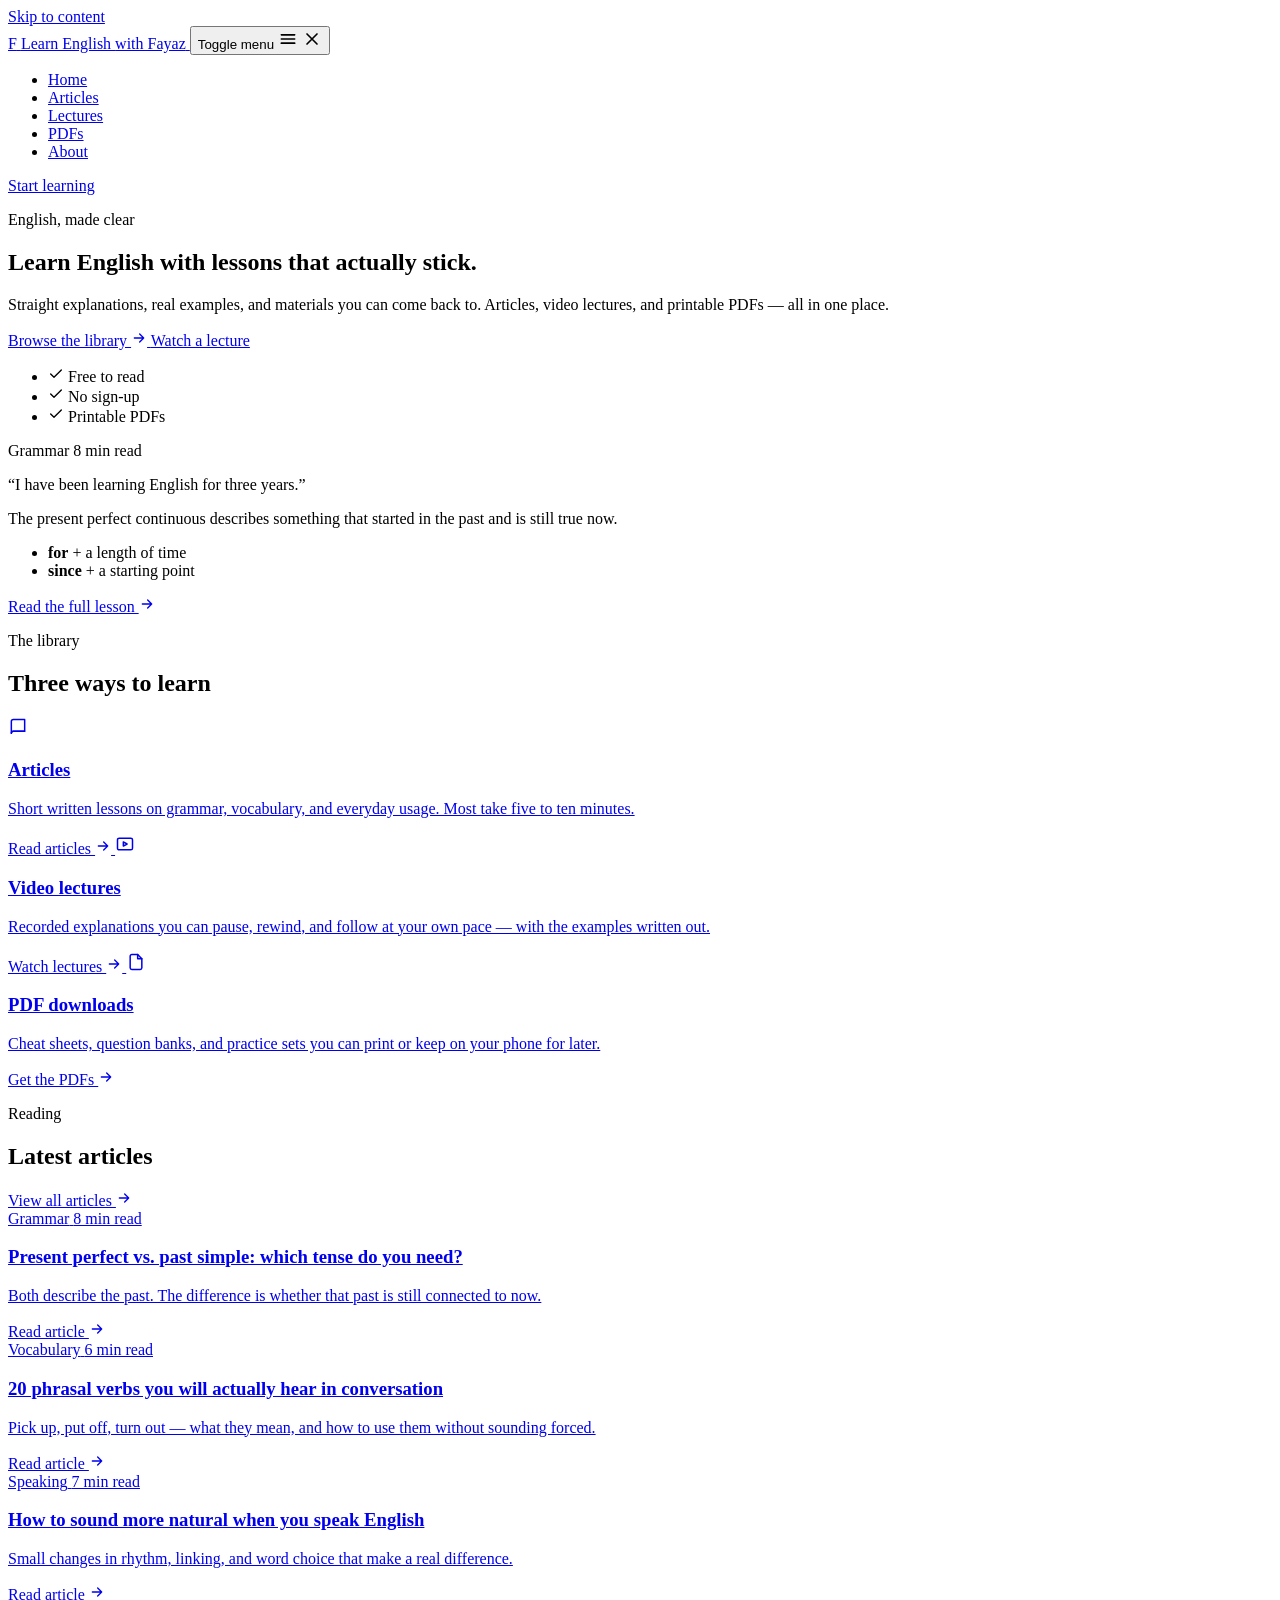
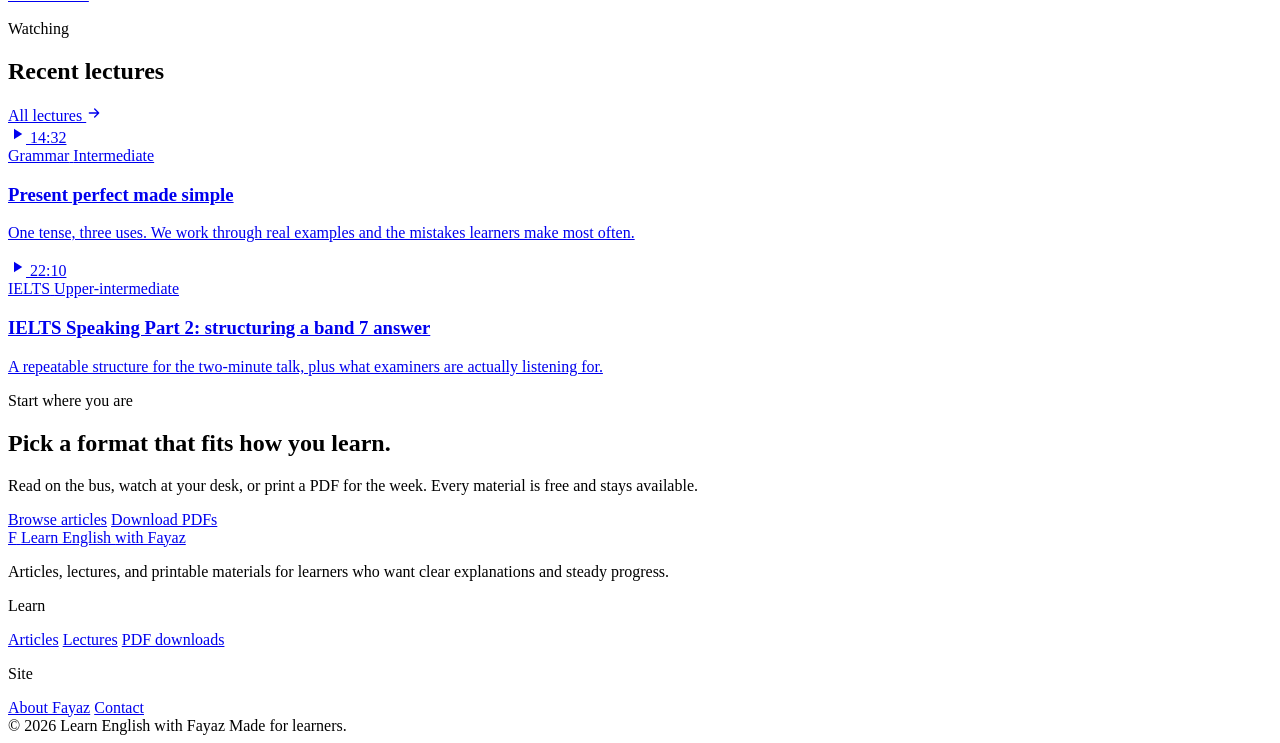
==== index.html @ a734f7be "Create index.html" ====
<!DOCTYPE html>
<html lang="en">
<head>
  <meta charset="utf-8">
  <meta name="viewport" content="width=device-width, initial-scale=1">
  <title>Learn English with Fayaz — Articles, lectures, and PDFs</title>
  <meta name="description" content="Clear English lessons from Fayaz: written articles, video lectures, and printable PDFs for learners who want to speak and write with confidence.">
  <meta name="theme-color" content="#12655a">
  <link rel="icon" href="data:image/svg+xml,%3Csvg xmlns='http://www.w3.org/2000/svg' viewBox='0 0 32 32'%3E%3Crect width='32' height='32' rx='7' fill='%2312655a'/%3E%3Ctext x='16' y='22' font-family='Georgia,serif' font-size='18' fill='%23fff' text-anchor='middle'%3EF%3C/text%3E%3C/svg%3E">
  <link rel="preconnect" href="https://fonts.googleapis.com">
  <link rel="preconnect" href="https://fonts.gstatic.com" crossorigin>
  <link href="https://fonts.googleapis.com/css2?family=Fraunces:opsz,wght@9..144,500;9..144,600&family=Inter:wght@400;500;600;700&display=swap" rel="stylesheet">
  <link rel="stylesheet" href="assets/css/styles.css">
  <script>document.documentElement.classList.add('js');</script>
</head>
<body>

  <a class="skip-link" href="#main">Skip to content</a>

  <header class="site-header">
    <div class="container header-inner">
      <a class="brand" href="index.html" aria-label="Learn English with Fayaz — home">
        <span class="brand-mark" aria-hidden="true">F</span>
        <span class="brand-text">Learn English <span class="brand-text-muted">with Fayaz</span></span>
      </a>

      <button class="nav-toggle" type="button" aria-expanded="false" aria-controls="primary-nav" data-nav-toggle>
        <span class="visually-hidden">Toggle menu</span>
        <svg class="icon-menu" width="20" height="20" viewBox="0 0 24 24" fill="none" stroke="currentColor" stroke-width="2" stroke-linecap="round" aria-hidden="true">
          <path d="M4 7h16M4 12h16M4 17h16"/>
        </svg>
        <svg class="icon-close" width="20" height="20" viewBox="0 0 24 24" fill="none" stroke="currentColor" stroke-width="2" stroke-linecap="round" aria-hidden="true">
          <path d="M6 6l12 12M18 6 6 18"/>
        </svg>
      </button>

      <nav class="primary-nav" id="primary-nav" aria-label="Primary">
        <ul class="nav-list">
          <li><a class="nav-link" href="index.html" aria-current="page">Home</a></li>
          <li><a class="nav-link" href="articles.html">Articles</a></li>
          <li><a class="nav-link" href="lectures.html">Lectures</a></li>
          <li><a class="nav-link" href="resources.html">PDFs</a></li>
          <li><a class="nav-link" href="about.html">About</a></li>
        </ul>
      </nav>

      <a class="btn btn-primary btn-sm header-cta" href="articles.html">Start learning</a>
    </div>
  </header>

  <main id="main">

    <!-- Hero -->
    <section class="hero">
      <div class="container hero-grid">
        <div>
          <p class="eyebrow">English, made clear</p>
          <h1 class="display">Learn English with lessons that actually stick.</h1>
          <p class="lead">Straight explanations, real examples, and materials you can come back to. Articles, video lectures, and printable PDFs — all in one place.</p>

          <div class="hero-actions">
            <a class="btn btn-primary" href="articles.html">
              Browse the library
              <svg width="16" height="16" viewBox="0 0 24 24" fill="none" stroke="currentColor" stroke-width="2" stroke-linecap="round" stroke-linejoin="round" aria-hidden="true"><path d="M5 12h14M13 6l6 6-6 6"/></svg>
            </a>
            <a class="btn btn-secondary" href="lectures.html">Watch a lecture</a>
          </div>

          <ul class="trust-row">
            <li>
              <svg width="16" height="16" viewBox="0 0 24 24" fill="none" stroke="currentColor" stroke-width="2" stroke-linecap="round" stroke-linejoin="round" aria-hidden="true"><path d="M20 6 9 17l-5-5"/></svg>
              Free to read
            </li>
            <li>
              <svg width="16" height="16" viewBox="0 0 24 24" fill="none" stroke="currentColor" stroke-width="2" stroke-linecap="round" stroke-linejoin="round" aria-hidden="true"><path d="M20 6 9 17l-5-5"/></svg>
              No sign-up
            </li>
            <li>
              <svg width="16" height="16" viewBox="0 0 24 24" fill="none" stroke="currentColor" stroke-width="2" stroke-linecap="round" stroke-linejoin="round" aria-hidden="true"><path d="M20 6 9 17l-5-5"/></svg>
              Printable PDFs
            </li>
          </ul>
        </div>

        <div class="hero-panel">
          <div class="lesson-card">
            <div class="lesson-card-head">
              <span class="tag">Grammar</span>
              <span class="lesson-card-meta">8 min read</span>
            </div>
            <p class="lesson-quote">“I have been learning English for three years.”</p>
            <p class="lesson-note">The present perfect continuous describes something that started in the past and is still true now.</p>
            <ul class="lesson-list">
              <li><span class="dot" aria-hidden="true"></span><span><strong>for</strong> + a length of time</span></li>
              <li><span class="dot" aria-hidden="true"></span><span><strong>since</strong> + a starting point</span></li>
            </ul>
            <a class="lesson-link" href="article.html">
              Read the full lesson
              <svg width="16" height="16" viewBox="0 0 24 24" fill="none" stroke="currentColor" stroke-width="2" stroke-linecap="round" stroke-linejoin="round" aria-hidden="true"><path d="M5 12h14M13 6l6 6-6 6"/></svg>
            </a>
          </div>
        </div>
      </div>
    </section>

    <!-- Material types -->
    <section class="section" data-reveal>
      <div class="container">
        <div class="section-head">
          <div>
            <p class="eyebrow">The library</p>
            <h2 class="section-title">Three ways to learn</h2>
          </div>
        </div>

        <div class="grid-3">
          <a class="card material-card" href="articles.html">
            <span class="icon-box" aria-hidden="true">
              <svg width="20" height="20" viewBox="0 0 24 24" fill="none" stroke="currentColor" stroke-width="1.8" stroke-linecap="round" stroke-linejoin="round"><path d="M4 19.5A2.5 2.5 0 0 1 6.5 17H20"/><path d="M6.5 3H20v14H6.5A2.5 2.5 0 0 0 4 19.5v-14A2.5 2.5 0 0 1 6.5 3z"/></svg>
            </span>
            <h3 class="card-title">Articles</h3>
            <p class="card-excerpt">Short written lessons on grammar, vocabulary, and everyday usage. Most take five to ten minutes.</p>
            <span class="card-cta">
              Read articles
              <svg width="16" height="16" viewBox="0 0 24 24" fill="none" stroke="currentColor" stroke-width="2" stroke-linecap="round" stroke-linejoin="round" aria-hidden="true"><path d="M5 12h14M13 6l6 6-6 6"/></svg>
            </span>
          </a>

          <a class="card material-card" href="lectures.html">
            <span class="icon-box" aria-hidden="true">
              <svg width="20" height="20" viewBox="0 0 24 24" fill="none" stroke="currentColor" stroke-width="1.8" stroke-linecap="round" stroke-linejoin="round"><rect x="3" y="5" width="18" height="14" rx="2"/><path d="M10 9.5v5l4.5-2.5z"/></svg>
            </span>
            <h3 class="card-title">Video lectures</h3>
            <p class="card-excerpt">Recorded explanations you can pause, rewind, and follow at your own pace — with the examples written out.</p>
            <span class="card-cta">
              Watch lectures
              <svg width="16" height="16" viewBox="0 0 24 24" fill="none" stroke="currentColor" stroke-width="2" stroke-linecap="round" stroke-linejoin="round" aria-hidden="true"><path d="M5 12h14M13 6l6 6-6 6"/></svg>
            </span>
          </a>

          <a class="card material-card" href="resources.html">
            <span class="icon-box" aria-hidden="true">
              <svg width="20" height="20" viewBox="0 0 24 24" fill="none" stroke="currentColor" stroke-width="1.8" stroke-linecap="round" stroke-linejoin="round"><path d="M14 3H7a2 2 0 0 0-2 2v14a2 2 0 0 0 2 2h10a2 2 0 0 0 2-2V8z"/><path d="M14 3v5h5"/></svg>
            </span>
            <h3 class="card-title">PDF downloads</h3>
            <p class="card-excerpt">Cheat sheets, question banks, and practice sets you can print or keep on your phone for later.</p>
            <span class="card-cta">
              Get the PDFs
              <svg width="16" height="16" viewBox="0 0 24 24" fill="none" stroke="currentColor" stroke-width="2" stroke-linecap="round" stroke-linejoin="round" aria-hidden="true"><path d="M5 12h14M13 6l6 6-6 6"/></svg>
            </span>
          </a>
        </div>
      </div>
    </section>

    <!-- Featured articles -->
    <section class="section" data-reveal>
      <div class="container">
        <div class="section-head">
          <div>
            <p class="eyebrow">Reading</p>
            <h2 class="section-title">Latest articles</h2>
          </div>
          <a class="section-link" href="articles.html">
            View all articles
            <svg width="16" height="16" viewBox="0 0 24 24" fill="none" stroke="currentColor" stroke-width="2" stroke-linecap="round" stroke-linejoin="round" aria-hidden="true"><path d="M5 12h14M13 6l6 6-6 6"/></svg>
          </a>
        </div>

        <div class="grid-3">
          <a class="card" href="article.html">
            <div class="card-meta">
              <span class="tag">Grammar</span>
              <span>8 min read</span>
            </div>
            <h3 class="card-title">Present perfect vs. past simple: which tense do you need?</h3>
            <p class="card-excerpt">Both describe the past. The difference is whether that past is still connected to now.</p>
            <span class="card-cta">
              Read article
              <svg width="16" height="16" viewBox="0 0 24 24" fill="none" stroke="currentColor" stroke-width="2" stroke-linecap="round" stroke-linejoin="round" aria-hidden="true"><path d="M5 12h14M13 6l6 6-6 6"/></svg>
            </span>
          </a>

          <a class="card" href="article.html">
            <div class="card-meta">
              <span class="tag">Vocabulary</span>
              <span>6 min read</span>
            </div>
            <h3 class="card-title">20 phrasal verbs you will actually hear in conversation</h3>
            <p class="card-excerpt">Pick up, put off, turn out — what they mean, and how to use them without sounding forced.</p>
            <span class="card-cta">
              Read article
              <svg width="16" height="16" viewBox="0 0 24 24" fill="none" stroke="currentColor" stroke-width="2" stroke-linecap="round" stroke-linejoin="round" aria-hidden="true"><path d="M5 12h14M13 6l6 6-6 6"/></svg>
            </span>
          </a>

          <a class="card" href="article.html">
            <div class="card-meta">
              <span class="tag">Speaking</span>
              <span>7 min read</span>
            </div>
            <h3 class="card-title">How to sound more natural when you speak English</h3>
            <p class="card-excerpt">Small changes in rhythm, linking, and word choice that make a real difference.</p>
            <span class="card-cta">
              Read article
              <svg width="16" height="16" viewBox="0 0 24 24" fill="none" stroke="currentColor" stroke-width="2" stroke-linecap="round" stroke-linejoin="round" aria-hidden="true"><path d="M5 12h14M13 6l6 6-6 6"/></svg>
            </span>
          </a>
        </div>
      </div>
    </section>

    <!-- Lectures -->
    <section class="section" data-reveal>
      <div class="container">
        <div class="section-head">
          <div>
            <p class="eyebrow">Watching</p>
            <h2 class="section-title">Recent lectures</h2>
          </div>
          <a class="section-link" href="lectures.html">
            All lectures
            <svg width="16" height="16" viewBox="0 0 24 24" fill="none" stroke="currentColor" stroke-width="2" stroke-linecap="round" stroke-linejoin="round" aria-hidden="true"><path d="M5 12h14M13 6l6 6-6 6"/></svg>
          </a>
        </div>

        <div class="grid-2">
          <a class="card lecture-card" href="lectures.html">
            <div class="lecture-thumb" aria-hidden="true">
              <span class="play">
                <svg width="18" height="18" viewBox="0 0 24 24" fill="currentColor"><path d="M8 5v14l11-7z"/></svg>
              </span>
              <span class="duration">14:32</span>
            </div>
            <div class="lecture-body">
              <div class="card-meta">
                <span class="tag">Grammar</span>
                <span>Intermediate</span>
              </div>
              <h3 class="card-title">Present perfect made simple</h3>
              <p class="card-excerpt">One tense, three uses. We work through real examples and the mistakes learners make most often.</p>
            </div>
          </a>

          <a class="card lecture-card" href="lectures.html">
            <div class="lecture-thumb" aria-hidden="true">
              <span class="play">
                <svg width="18" height="18" viewBox="0 0 24 24" fill="currentColor"><path d="M8 5v14l11-7z"/></svg>
              </span>
              <span class="duration">22:10</span>
            </div>
            <div class="lecture-body">
              <div class="card-meta">
                <span class="tag">IELTS</span>
                <span>Upper-intermediate</span>
              </div>
              <h3 class="card-title">IELTS Speaking Part 2: structuring a band 7 answer</h3>
              <p class="card-excerpt">A repeatable structure for the two-minute talk, plus what examiners are actually listening for.</p>
            </div>
          </a>
        </div>
      </div>
    </section>

    <!-- CTA -->
    <section class="section" data-reveal>
      <div class="container">
        <div class="cta-band">
          <div>
            <p class="eyebrow">Start where you are</p>
            <h2>Pick a format that fits how you learn.</h2>
            <p>Read on the bus, watch at your desk, or print a PDF for the week. Every material is free and stays available.</p>
          </div>
          <div class="cta-actions">
            <a class="btn btn-on-dark" href="articles.html">Browse articles</a>
            <a class="btn btn-secondary" href="resources.html">Download PDFs</a>
          </div>
        </div>
      </div>
    </section>

  </main>

  <footer class="site-footer">
    <div class="container">
      <div class="footer-grid">
        <div class="footer-brand">
          <a class="brand" href="index.html">
            <span class="brand-mark" aria-hidden="true">F</span>
            <span class="brand-text">Learn English <span class="brand-text-muted">with Fayaz</span></span>
          </a>
          <p>Articles, lectures, and printable materials for learners who want clear explanations and steady progress.</p>
        </div>
        <div>
          <p class="footer-heading">Learn</p>
          <a class="footer-link" href="articles.html">Articles</a>
          <a class="footer-link" href="lectures.html">Lectures</a>
          <a class="footer-link" href="resources.html">PDF downloads</a>
        </div>
        <div>
          <p class="footer-heading">Site</p>
          <a class="footer-link" href="about.html">About Fayaz</a>
          <a class="footer-link" href="about.html#contact">Contact</a>
        </div>
      </div>
      <div class="footer-bottom">
        <span>&copy; <span data-year>2025</span> Learn English with Fayaz</span>
        <span>Made for learners.</span>
      </div>
    </div>
  </footer>

  <script src="assets/js/main.js" defer></script>
</body>
</html>
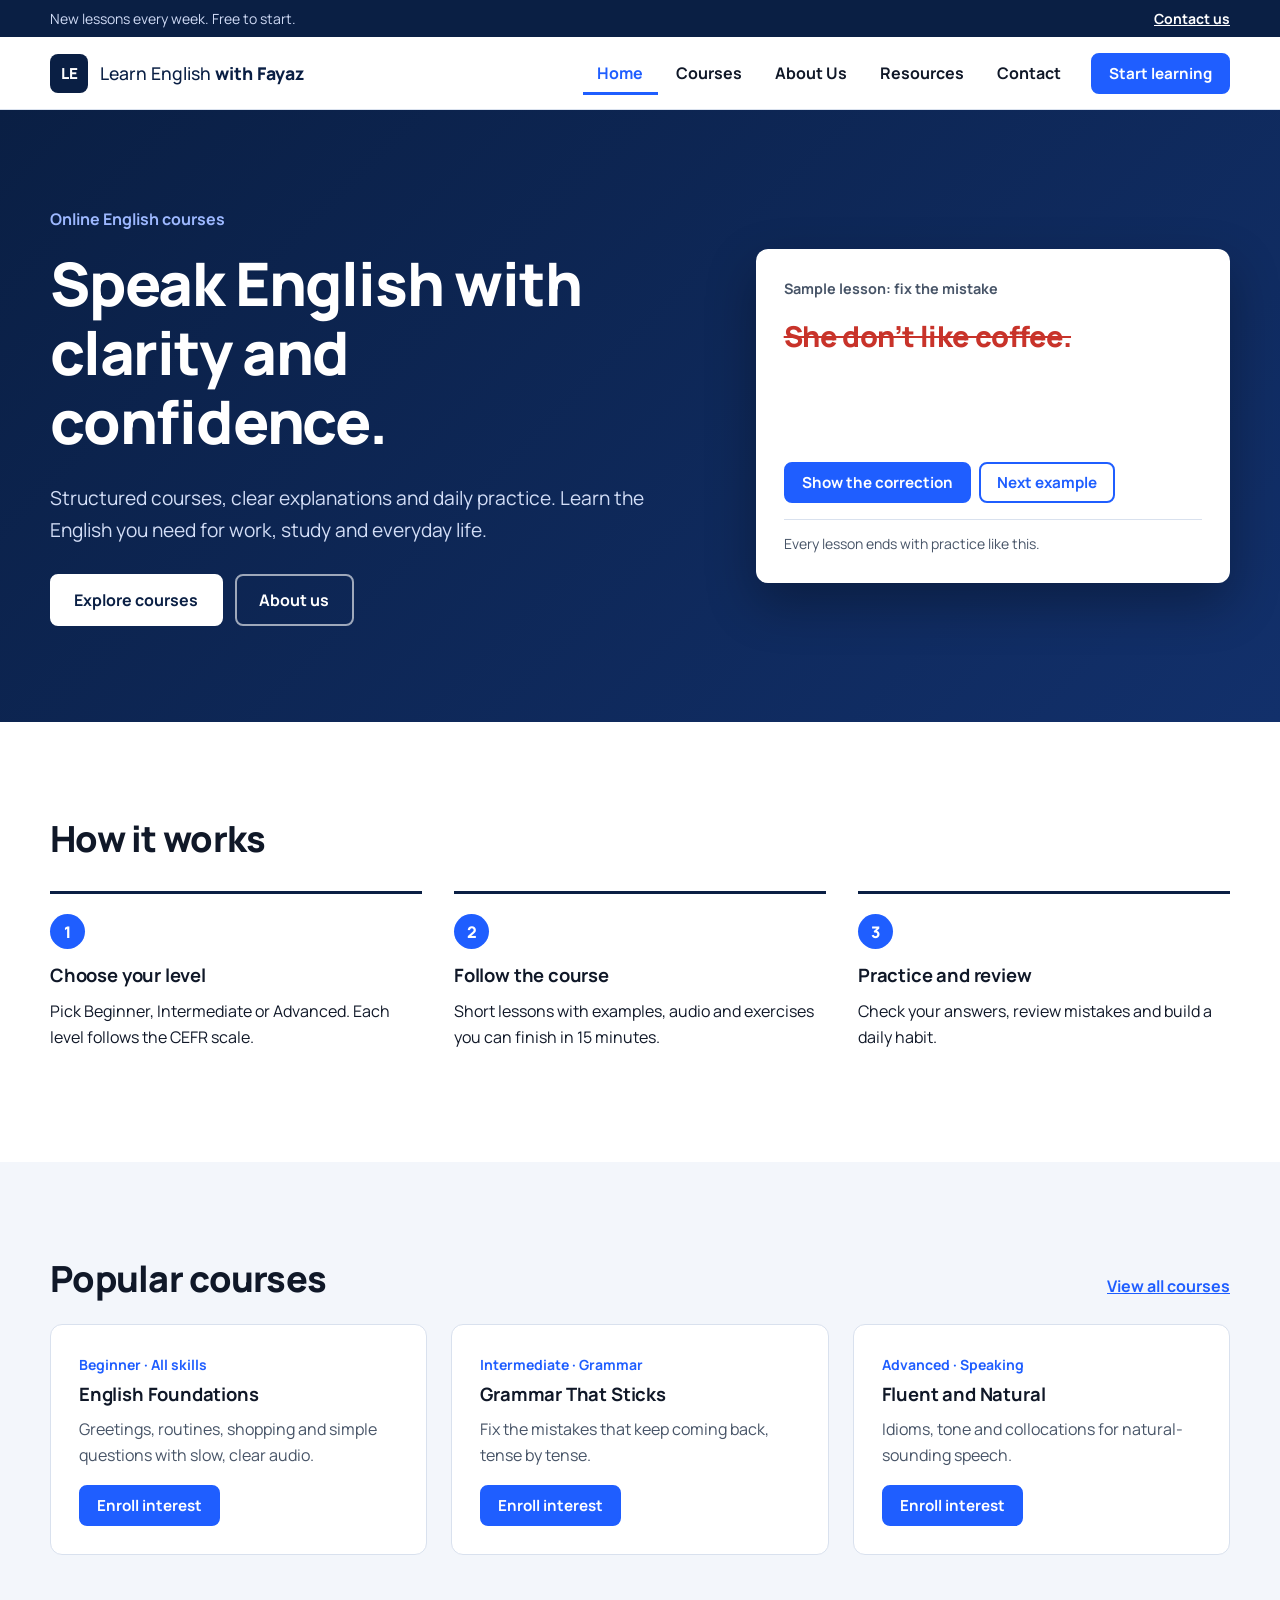
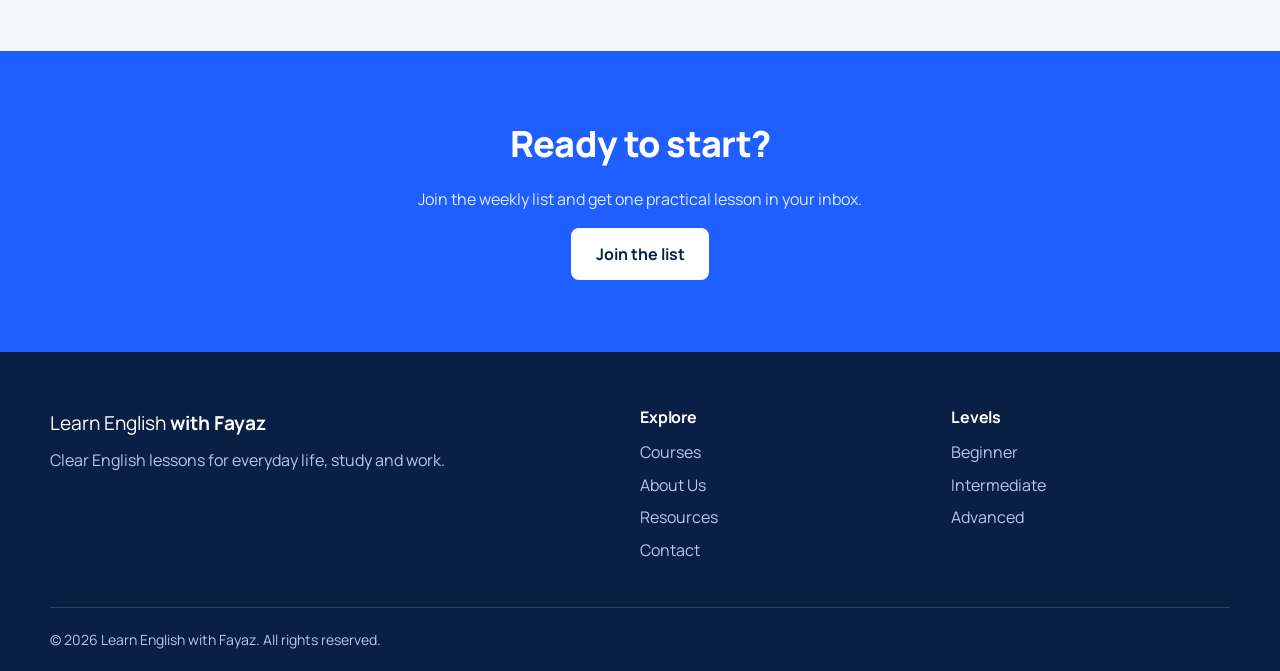
==== commit 3cf61d68: "Add files via upload" ====
--- a/index.html
+++ b/index.html
@@ -1,279 +1,186 @@
 <!DOCTYPE html>
 <html lang="en">
 <head>
-  <meta charset="utf-8">
+  <meta charset="UTF-8">
   <meta name="viewport" content="width=device-width, initial-scale=1">
-  <title>Learn English with Fayaz — Articles, lectures, and PDFs</title>
-  <meta name="description" content="Clear English lessons from Fayaz: written articles, video lectures, and printable PDFs for learners who want to speak and write with confidence.">
-  <meta name="theme-color" content="#12655a">
-  <link rel="icon" href="data:image/svg+xml,%3Csvg xmlns='http://www.w3.org/2000/svg' viewBox='0 0 32 32'%3E%3Crect width='32' height='32' rx='7' fill='%2312655a'/%3E%3Ctext x='16' y='22' font-family='Georgia,serif' font-size='18' fill='%23fff' text-anchor='middle'%3EF%3C/text%3E%3C/svg%3E">
+  <title>Learn English with Fayaz</title>
+  <meta name="description" content="Structured English courses for speaking, writing, listening and vocabulary, from beginner to advanced.">
   <link rel="preconnect" href="https://fonts.googleapis.com">
   <link rel="preconnect" href="https://fonts.gstatic.com" crossorigin>
-  <link href="https://fonts.googleapis.com/css2?family=Fraunces:opsz,wght@9..144,500;9..144,600&family=Inter:wght@400;500;600;700&display=swap" rel="stylesheet">
-  <link rel="stylesheet" href="assets/css/styles.css">
-  <script>document.documentElement.classList.add('js');</script>
+  <link href="https://fonts.googleapis.com/css2?family=Manrope:wght@400;500;700;800&display=swap" rel="stylesheet">
+  <link rel="stylesheet" href="styles.css">
 </head>
 <body>
-
-  <a class="skip-link" href="#main">Skip to content</a>
+  <a class="skip" href="#main">Skip to content</a>
+
+  <div class="topbar">
+    <div class="container">
+      <p>New lessons every week. Free to start.</p>
+      <a href="#/contact">Contact us</a>
+    </div>
+  </div>
 
   <header class="site-header">
-    <div class="container header-inner">
-      <a class="brand" href="index.html" aria-label="Learn English with Fayaz — home">
-        <span class="brand-mark" aria-hidden="true">F</span>
-        <span class="brand-text">Learn English <span class="brand-text-muted">with Fayaz</span></span>
+    <div class="container bar">
+      <a class="brand" href="#/" aria-label="Learn English with Fayaz, home">
+        <span class="logo" aria-hidden="true">LE</span>
+        <span>Learn English <b>with Fayaz</b></span>
       </a>
-
-      <button class="nav-toggle" type="button" aria-expanded="false" aria-controls="primary-nav" data-nav-toggle>
-        <span class="visually-hidden">Toggle menu</span>
-        <svg class="icon-menu" width="20" height="20" viewBox="0 0 24 24" fill="none" stroke="currentColor" stroke-width="2" stroke-linecap="round" aria-hidden="true">
-          <path d="M4 7h16M4 12h16M4 17h16"/>
-        </svg>
-        <svg class="icon-close" width="20" height="20" viewBox="0 0 24 24" fill="none" stroke="currentColor" stroke-width="2" stroke-linecap="round" aria-hidden="true">
-          <path d="M6 6l12 12M18 6 6 18"/>
-        </svg>
-      </button>
-
-      <nav class="primary-nav" id="primary-nav" aria-label="Primary">
-        <ul class="nav-list">
-          <li><a class="nav-link" href="index.html" aria-current="page">Home</a></li>
-          <li><a class="nav-link" href="articles.html">Articles</a></li>
-          <li><a class="nav-link" href="lectures.html">Lectures</a></li>
-          <li><a class="nav-link" href="resources.html">PDFs</a></li>
-          <li><a class="nav-link" href="about.html">About</a></li>
-        </ul>
+      <button class="nav-toggle" aria-expanded="false" aria-controls="nav">Menu</button>
+      <nav id="nav" class="nav" aria-label="Main">
+        <a href="#/" data-route="home">Home</a>
+        <a href="#/courses" data-route="courses">Courses</a>
+        <a href="#/about" data-route="about">About Us</a>
+        <a href="#/resources" data-route="resources">Resources</a>
+        <a href="#/contact" data-route="contact">Contact</a>
+        <a class="btn btn-small" href="#/courses">Start learning</a>
       </nav>
-
-      <a class="btn btn-primary btn-sm header-cta" href="articles.html">Start learning</a>
     </div>
   </header>
 
-  <main id="main">
-
-    <!-- Hero -->
-    <section class="hero">
-      <div class="container hero-grid">
-        <div>
-          <p class="eyebrow">English, made clear</p>
-          <h1 class="display">Learn English with lessons that actually stick.</h1>
-          <p class="lead">Straight explanations, real examples, and materials you can come back to. Articles, video lectures, and printable PDFs — all in one place.</p>
-
-          <div class="hero-actions">
-            <a class="btn btn-primary" href="articles.html">
-              Browse the library
-              <svg width="16" height="16" viewBox="0 0 24 24" fill="none" stroke="currentColor" stroke-width="2" stroke-linecap="round" stroke-linejoin="round" aria-hidden="true"><path d="M5 12h14M13 6l6 6-6 6"/></svg>
-            </a>
-            <a class="btn btn-secondary" href="lectures.html">Watch a lecture</a>
-          </div>
-
-          <ul class="trust-row">
-            <li>
-              <svg width="16" height="16" viewBox="0 0 24 24" fill="none" stroke="currentColor" stroke-width="2" stroke-linecap="round" stroke-linejoin="round" aria-hidden="true"><path d="M20 6 9 17l-5-5"/></svg>
-              Free to read
-            </li>
-            <li>
-              <svg width="16" height="16" viewBox="0 0 24 24" fill="none" stroke="currentColor" stroke-width="2" stroke-linecap="round" stroke-linejoin="round" aria-hidden="true"><path d="M20 6 9 17l-5-5"/></svg>
-              No sign-up
-            </li>
-            <li>
-              <svg width="16" height="16" viewBox="0 0 24 24" fill="none" stroke="currentColor" stroke-width="2" stroke-linecap="round" stroke-linejoin="round" aria-hidden="true"><path d="M20 6 9 17l-5-5"/></svg>
-              Printable PDFs
-            </li>
-          </ul>
-        </div>
-
-        <div class="hero-panel">
-          <div class="lesson-card">
-            <div class="lesson-card-head">
-              <span class="tag">Grammar</span>
-              <span class="lesson-card-meta">8 min read</span>
+  <main id="main" tabindex="-1">
+
+    <!-- HOME -->
+    <section class="page" data-page="home">
+      <div class="hero">
+        <div class="container hero-grid">
+          <div>
+            <p class="kicker">Online English courses</p>
+            <h1>Speak English with clarity and confidence.</h1>
+            <p class="lead">Structured courses, clear explanations and daily practice. Learn the English you need for work, study and everyday life.</p>
+            <div class="actions">
+              <a class="btn btn-light" href="#/courses">Explore courses</a>
+              <a class="btn btn-outline" href="#/about">About us</a>
             </div>
-            <p class="lesson-quote">“I have been learning English for three years.”</p>
-            <p class="lesson-note">The present perfect continuous describes something that started in the past and is still true now.</p>
-            <ul class="lesson-list">
-              <li><span class="dot" aria-hidden="true"></span><span><strong>for</strong> + a length of time</span></li>
-              <li><span class="dot" aria-hidden="true"></span><span><strong>since</strong> + a starting point</span></li>
-            </ul>
-            <a class="lesson-link" href="article.html">
-              Read the full lesson
-              <svg width="16" height="16" viewBox="0 0 24 24" fill="none" stroke="currentColor" stroke-width="2" stroke-linecap="round" stroke-linejoin="round" aria-hidden="true"><path d="M5 12h14M13 6l6 6-6 6"/></svg>
-            </a>
-          </div>
-        </div>
-      </div>
-    </section>
-
-    <!-- Material types -->
-    <section class="section" data-reveal>
-      <div class="container">
-        <div class="section-head">
+          </div>
+          <figure class="redpen" aria-labelledby="rp-cap">
+            <p class="rp-label">Sample lesson: fix the mistake</p>
+            <p class="rp-sentence">
+              <span class="wrong">She don’t like coffee.</span>
+              <span class="fix" hidden>She <mark>doesn’t</mark> like coffee.</span>
+            </p>
+            <p class="rp-note" id="rp-note">With he, she and it, the verb needs its third-person form.</p>
+            <div class="rp-controls">
+              <button class="btn btn-small" id="rp-toggle" aria-pressed="false">Show the correction</button>
+              <button class="btn btn-small btn-ghost" id="rp-next">Next example</button>
+            </div>
+            <figcaption id="rp-cap">Every lesson ends with practice like this.</figcaption>
+          </figure>
+        </div>
+      </div>
+
+      <div class="section">
+        <div class="container">
+          <h2>How it works</h2>
+          <ol class="steps">
+            <li><h3>Choose your level</h3><p>Pick Beginner, Intermediate or Advanced. Each level follows the CEFR scale.</p></li>
+            <li><h3>Follow the course</h3><p>Short lessons with examples, audio and exercises you can finish in 15 minutes.</p></li>
+            <li><h3>Practice and review</h3><p>Check your answers, review mistakes and build a daily habit.</p></li>
+          </ol>
+        </div>
+      </div>
+
+      <div class="section tint">
+        <div class="container">
+          <div class="head-row"><h2>Popular courses</h2><a href="#/courses">View all courses</a></div>
+          <div class="grid3" id="featured"></div>
+        </div>
+      </div>
+
+      <div class="cta">
+        <div class="container">
+          <h2>Ready to start?</h2>
+          <p>Join the weekly list and get one practical lesson in your inbox.</p>
+          <a class="btn btn-light" href="#/contact">Join the list</a>
+        </div>
+      </div>
+    </section>
+
+    <!-- COURSES -->
+    <section class="page" data-page="courses" hidden>
+      <div class="page-head"><div class="container"><h1>Courses</h1><p class="lead">Choose a level, then pick the skill you want to improve.</p></div></div>
+      <div class="section">
+        <div class="container">
+          <div class="filters" role="group" aria-label="Filter courses by level">
+            <button class="chip" data-filter="all" aria-pressed="true">All levels</button>
+            <button class="chip" data-filter="Beginner" aria-pressed="false">Beginner</button>
+            <button class="chip" data-filter="Intermediate" aria-pressed="false">Intermediate</button>
+            <button class="chip" data-filter="Advanced" aria-pressed="false">Advanced</button>
+          </div>
+          <div class="grid3" id="course-grid" aria-live="polite"></div>
+        </div>
+      </div>
+    </section>
+
+    <!-- ABOUT -->
+    <section class="page" data-page="about" hidden>
+      <div class="page-head"><div class="container"><h1>About us</h1><p class="lead">Simple explanations, real examples and regular practice.</p></div></div>
+      <div class="section">
+        <div class="container two-col">
           <div>
-            <p class="eyebrow">The library</p>
-            <h2 class="section-title">Three ways to learn</h2>
-          </div>
-        </div>
-
-        <div class="grid-3">
-          <a class="card material-card" href="articles.html">
-            <span class="icon-box" aria-hidden="true">
-              <svg width="20" height="20" viewBox="0 0 24 24" fill="none" stroke="currentColor" stroke-width="1.8" stroke-linecap="round" stroke-linejoin="round"><path d="M4 19.5A2.5 2.5 0 0 1 6.5 17H20"/><path d="M6.5 3H20v14H6.5A2.5 2.5 0 0 0 4 19.5v-14A2.5 2.5 0 0 1 6.5 3z"/></svg>
-            </span>
-            <h3 class="card-title">Articles</h3>
-            <p class="card-excerpt">Short written lessons on grammar, vocabulary, and everyday usage. Most take five to ten minutes.</p>
-            <span class="card-cta">
-              Read articles
-              <svg width="16" height="16" viewBox="0 0 24 24" fill="none" stroke="currentColor" stroke-width="2" stroke-linecap="round" stroke-linejoin="round" aria-hidden="true"><path d="M5 12h14M13 6l6 6-6 6"/></svg>
-            </span>
-          </a>
-
-          <a class="card material-card" href="lectures.html">
-            <span class="icon-box" aria-hidden="true">
-              <svg width="20" height="20" viewBox="0 0 24 24" fill="none" stroke="currentColor" stroke-width="1.8" stroke-linecap="round" stroke-linejoin="round"><rect x="3" y="5" width="18" height="14" rx="2"/><path d="M10 9.5v5l4.5-2.5z"/></svg>
-            </span>
-            <h3 class="card-title">Video lectures</h3>
-            <p class="card-excerpt">Recorded explanations you can pause, rewind, and follow at your own pace — with the examples written out.</p>
-            <span class="card-cta">
-              Watch lectures
-              <svg width="16" height="16" viewBox="0 0 24 24" fill="none" stroke="currentColor" stroke-width="2" stroke-linecap="round" stroke-linejoin="round" aria-hidden="true"><path d="M5 12h14M13 6l6 6-6 6"/></svg>
-            </span>
-          </a>
-
-          <a class="card material-card" href="resources.html">
-            <span class="icon-box" aria-hidden="true">
-              <svg width="20" height="20" viewBox="0 0 24 24" fill="none" stroke="currentColor" stroke-width="1.8" stroke-linecap="round" stroke-linejoin="round"><path d="M14 3H7a2 2 0 0 0-2 2v14a2 2 0 0 0 2 2h10a2 2 0 0 0 2-2V8z"/><path d="M14 3v5h5"/></svg>
-            </span>
-            <h3 class="card-title">PDF downloads</h3>
-            <p class="card-excerpt">Cheat sheets, question banks, and practice sets you can print or keep on your phone for later.</p>
-            <span class="card-cta">
-              Get the PDFs
-              <svg width="16" height="16" viewBox="0 0 24 24" fill="none" stroke="currentColor" stroke-width="2" stroke-linecap="round" stroke-linejoin="round" aria-hidden="true"><path d="M5 12h14M13 6l6 6-6 6"/></svg>
-            </span>
-          </a>
-        </div>
-      </div>
-    </section>
-
-    <!-- Featured articles -->
-    <section class="section" data-reveal>
-      <div class="container">
-        <div class="section-head">
+            <h2>Our mission</h2>
+            <p>We help learners use English with confidence. Every course is built around what you will actually say, write and hear, not memorized rules.</p>
+            <p>Replace this text with your own story, teaching experience and approach.</p>
+          </div>
+          <div class="panel">
+            <h3>Meet Fayaz</h3>
+            <p>Founder and teacher. Add a short bio, your qualifications and a photo here.</p>
+            <a class="btn btn-small" href="#/contact">Get in touch</a>
+          </div>
+        </div>
+      </div>
+      <div class="section tint">
+        <div class="container">
+          <h2>How we teach</h2>
+          <div class="grid3">
+            <article class="card"><h3>Clear</h3><p>One idea per lesson, explained in plain language.</p></article>
+            <article class="card"><h3>Practical</h3><p>Examples from work, travel and daily conversation.</p></article>
+            <article class="card"><h3>Consistent</h3><p>Short daily practice beats long occasional study.</p></article>
+          </div>
+        </div>
+      </div>
+    </section>
+
+    <!-- RESOURCES -->
+    <section class="page" data-page="resources" hidden>
+      <div class="page-head"><div class="container"><h1>Resources</h1><p class="lead">Free tools and answers to help you practice between lessons.</p></div></div>
+      <div class="section">
+        <div class="container two-col">
+          <article class="word-card" aria-live="polite">
+            <p class="kicker dark">Word of the day</p>
+            <p class="word" id="w-word"></p>
+            <p class="pos" id="w-pos"></p>
+            <p id="w-def"></p>
+            <p class="example" id="w-ex"></p>
+            <button class="btn btn-small" id="word-next">Show another word</button>
+          </article>
           <div>
-            <p class="eyebrow">Reading</p>
-            <h2 class="section-title">Latest articles</h2>
-          </div>
-          <a class="section-link" href="articles.html">
-            View all articles
-            <svg width="16" height="16" viewBox="0 0 24 24" fill="none" stroke="currentColor" stroke-width="2" stroke-linecap="round" stroke-linejoin="round" aria-hidden="true"><path d="M5 12h14M13 6l6 6-6 6"/></svg>
-          </a>
-        </div>
-
-        <div class="grid-3">
-          <a class="card" href="article.html">
-            <div class="card-meta">
-              <span class="tag">Grammar</span>
-              <span>8 min read</span>
-            </div>
-            <h3 class="card-title">Present perfect vs. past simple: which tense do you need?</h3>
-            <p class="card-excerpt">Both describe the past. The difference is whether that past is still connected to now.</p>
-            <span class="card-cta">
-              Read article
-              <svg width="16" height="16" viewBox="0 0 24 24" fill="none" stroke="currentColor" stroke-width="2" stroke-linecap="round" stroke-linejoin="round" aria-hidden="true"><path d="M5 12h14M13 6l6 6-6 6"/></svg>
-            </span>
-          </a>
-
-          <a class="card" href="article.html">
-            <div class="card-meta">
-              <span class="tag">Vocabulary</span>
-              <span>6 min read</span>
-            </div>
-            <h3 class="card-title">20 phrasal verbs you will actually hear in conversation</h3>
-            <p class="card-excerpt">Pick up, put off, turn out — what they mean, and how to use them without sounding forced.</p>
-            <span class="card-cta">
-              Read article
-              <svg width="16" height="16" viewBox="0 0 24 24" fill="none" stroke="currentColor" stroke-width="2" stroke-linecap="round" stroke-linejoin="round" aria-hidden="true"><path d="M5 12h14M13 6l6 6-6 6"/></svg>
-            </span>
-          </a>
-
-          <a class="card" href="article.html">
-            <div class="card-meta">
-              <span class="tag">Speaking</span>
-              <span>7 min read</span>
-            </div>
-            <h3 class="card-title">How to sound more natural when you speak English</h3>
-            <p class="card-excerpt">Small changes in rhythm, linking, and word choice that make a real difference.</p>
-            <span class="card-cta">
-              Read article
-              <svg width="16" height="16" viewBox="0 0 24 24" fill="none" stroke="currentColor" stroke-width="2" stroke-linecap="round" stroke-linejoin="round" aria-hidden="true"><path d="M5 12h14M13 6l6 6-6 6"/></svg>
-            </span>
-          </a>
-        </div>
-      </div>
-    </section>
-
-    <!-- Lectures -->
-    <section class="section" data-reveal>
-      <div class="container">
-        <div class="section-head">
-          <div>
-            <p class="eyebrow">Watching</p>
-            <h2 class="section-title">Recent lectures</h2>
-          </div>
-          <a class="section-link" href="lectures.html">
-            All lectures
-            <svg width="16" height="16" viewBox="0 0 24 24" fill="none" stroke="currentColor" stroke-width="2" stroke-linecap="round" stroke-linejoin="round" aria-hidden="true"><path d="M5 12h14M13 6l6 6-6 6"/></svg>
-          </a>
-        </div>
-
-        <div class="grid-2">
-          <a class="card lecture-card" href="lectures.html">
-            <div class="lecture-thumb" aria-hidden="true">
-              <span class="play">
-                <svg width="18" height="18" viewBox="0 0 24 24" fill="currentColor"><path d="M8 5v14l11-7z"/></svg>
-              </span>
-              <span class="duration">14:32</span>
-            </div>
-            <div class="lecture-body">
-              <div class="card-meta">
-                <span class="tag">Grammar</span>
-                <span>Intermediate</span>
-              </div>
-              <h3 class="card-title">Present perfect made simple</h3>
-              <p class="card-excerpt">One tense, three uses. We work through real examples and the mistakes learners make most often.</p>
-            </div>
-          </a>
-
-          <a class="card lecture-card" href="lectures.html">
-            <div class="lecture-thumb" aria-hidden="true">
-              <span class="play">
-                <svg width="18" height="18" viewBox="0 0 24 24" fill="currentColor"><path d="M8 5v14l11-7z"/></svg>
-              </span>
-              <span class="duration">22:10</span>
-            </div>
-            <div class="lecture-body">
-              <div class="card-meta">
-                <span class="tag">IELTS</span>
-                <span>Upper-intermediate</span>
-              </div>
-              <h3 class="card-title">IELTS Speaking Part 2: structuring a band 7 answer</h3>
-              <p class="card-excerpt">A repeatable structure for the two-minute talk, plus what examiners are actually listening for.</p>
-            </div>
-          </a>
-        </div>
-      </div>
-    </section>
-
-    <!-- CTA -->
-    <section class="section" data-reveal>
-      <div class="container">
-        <div class="cta-band">
-          <div>
-            <p class="eyebrow">Start where you are</p>
-            <h2>Pick a format that fits how you learn.</h2>
-            <p>Read on the bus, watch at your desk, or print a PDF for the week. Every material is free and stays available.</p>
-          </div>
-          <div class="cta-actions">
-            <a class="btn btn-on-dark" href="articles.html">Browse articles</a>
-            <a class="btn btn-secondary" href="resources.html">Download PDFs</a>
+            <h2>Frequently asked questions</h2>
+            <details><summary>Which level should I choose?</summary><p>Start with the lowest level that feels slightly hard. You can switch at any time.</p></details>
+            <details><summary>How much time do I need each day?</summary><p>Fifteen minutes is enough if you practice every day.</p></details>
+            <details><summary>Are the lessons free?</summary><p>Add your pricing details here.</p></details>
+          </div>
+        </div>
+      </div>
+    </section>
+
+    <!-- CONTACT -->
+    <section class="page" data-page="contact" hidden>
+      <div class="page-head"><div class="container"><h1>Contact us</h1><p class="lead">Ask a question or join the weekly lesson list.</p></div></div>
+      <div class="section">
+        <div class="container two-col">
+          <form id="contact-form" novalidate>
+            <div class="field"><label for="name">Name</label><input id="name" name="name" autocomplete="name" required><p class="error" id="name-err" role="alert"></p></div>
+            <div class="field"><label for="email">Email address</label><input id="email" name="email" type="email" autocomplete="email" required><p class="error" id="email-err" role="alert"></p></div>
+            <div class="field"><label for="topic">I’m interested in</label>
+              <select id="topic" name="topic"><option>Joining the weekly list</option><option>Beginner courses</option><option>Intermediate courses</option><option>Advanced courses</option><option>Something else</option></select></div>
+            <div class="field"><label for="msg">Message</label><textarea id="msg" name="msg" rows="4"></textarea></div>
+            <button class="btn" type="submit">Send message</button>
+            <p class="status" id="form-status" role="status"></p>
+          </form>
+          <div class="panel">
+            <h3>Contact details</h3>
+            <p>Email: add your address here<br>WhatsApp: add your number here<br>Hours: add your availability here</p>
           </div>
         </div>
       </div>
@@ -282,34 +189,14 @@
   </main>
 
   <footer class="site-footer">
-    <div class="container">
-      <div class="footer-grid">
-        <div class="footer-brand">
-          <a class="brand" href="index.html">
-            <span class="brand-mark" aria-hidden="true">F</span>
-            <span class="brand-text">Learn English <span class="brand-text-muted">with Fayaz</span></span>
-          </a>
-          <p>Articles, lectures, and printable materials for learners who want clear explanations and steady progress.</p>
-        </div>
-        <div>
-          <p class="footer-heading">Learn</p>
-          <a class="footer-link" href="articles.html">Articles</a>
-          <a class="footer-link" href="lectures.html">Lectures</a>
-          <a class="footer-link" href="resources.html">PDF downloads</a>
-        </div>
-        <div>
-          <p class="footer-heading">Site</p>
-          <a class="footer-link" href="about.html">About Fayaz</a>
-          <a class="footer-link" href="about.html#contact">Contact</a>
-        </div>
-      </div>
-      <div class="footer-bottom">
-        <span>&copy; <span data-year>2025</span> Learn English with Fayaz</span>
-        <span>Made for learners.</span>
-      </div>
+    <div class="container foot-grid">
+      <div><p class="brand-foot">Learn English <b>with Fayaz</b></p><p>Clear English lessons for everyday life, study and work.</p></div>
+      <nav aria-label="Footer"><h3>Explore</h3><a href="#/courses">Courses</a><a href="#/about">About Us</a><a href="#/resources">Resources</a><a href="#/contact">Contact</a></nav>
+      <nav aria-label="Levels"><h3>Levels</h3><a href="#/courses" data-filter-link="Beginner">Beginner</a><a href="#/courses" data-filter-link="Intermediate">Intermediate</a><a href="#/courses" data-filter-link="Advanced">Advanced</a></nav>
     </div>
+    <div class="container legal"><p>© <span id="year">2026</span> Learn English with Fayaz. All rights reserved.</p></div>
   </footer>
 
-  <script src="assets/js/main.js" defer></script>
+  <script src="script.js"></script>
 </body>
 </html>
--- a/styles.css
+++ b/styles.css
@@ -0,0 +1,162 @@
+/* ---------- Tokens ---------- */
+:root {
+  --navy: #0a1f44;
+  --navy-2: #12306b;
+  --blue: #1f5eff;
+  --blue-dark: #1747c4;
+  --bg: #ffffff;
+  --soft: #f3f6fb;
+  --ink: #101828;
+  --muted: #475467;
+  --line: #d9e1ee;
+  --pen: #c8332a;
+  --highlight: #ffe58a;
+  --radius: 8px;
+  --shadow: 0 1px 2px rgba(10,31,68,.06), 0 8px 24px rgba(10,31,68,.08);
+  --font: "Manrope", "Segoe UI", system-ui, -apple-system, sans-serif;
+  --space: clamp(3.5rem, 8vw, 6rem);
+}
+
+/* ---------- Base ---------- */
+*, *::before, *::after { box-sizing: border-box; }
+html { scroll-behavior: smooth; }
+body { margin: 0; font: 1rem/1.65 var(--font); color: var(--ink); background: var(--bg); }
+h1, h2, h3 { line-height: 1.15; margin: 0 0 .6em; letter-spacing: -.02em; }
+h1 { font-size: clamp(2.3rem, 5.5vw, 3.75rem); font-weight: 800; }
+h2 { font-size: clamp(1.6rem, 3.2vw, 2.25rem); font-weight: 800; }
+h3 { font-size: 1.15rem; font-weight: 700; letter-spacing: -.01em; }
+p { margin: 0 0 1em; max-width: 64ch; }
+a { color: var(--blue); }
+:focus-visible { outline: 3px solid #7aa2ff; outline-offset: 3px; border-radius: 4px; }
+.container { width: min(1180px, 100% - 2.5rem); margin-inline: auto; }
+.skip { position: absolute; left: -999px; background: var(--navy); color: #fff; padding: .6rem 1rem; z-index: 100; }
+.skip:focus { left: 1rem; top: 1rem; }
+main:focus { outline: none; }
+
+/* ---------- Buttons ---------- */
+.btn { display: inline-block; font: 700 1rem var(--font); color: #fff; background: var(--blue); border: 2px solid var(--blue);
+  border-radius: var(--radius); padding: .8rem 1.4rem; text-decoration: none; cursor: pointer; transition: background .15s; }
+.btn:hover { background: var(--blue-dark); border-color: var(--blue-dark); }
+.btn-small { padding: .5rem 1rem; font-size: .95rem; }
+.btn-ghost { background: transparent; color: var(--blue); }
+.btn-ghost:hover { background: var(--soft); }
+.btn-light { background: #fff; color: var(--navy); border-color: #fff; }
+.btn-light:hover { background: #e6edff; border-color: #e6edff; }
+.btn-outline { background: transparent; border-color: rgba(255,255,255,.6); }
+.btn-outline:hover { background: rgba(255,255,255,.12); border-color: #fff; }
+
+/* ---------- Top bar + header ---------- */
+.topbar { background: var(--navy); color: #cfdaf5; font-size: .875rem; }
+.topbar .container { display: flex; justify-content: space-between; gap: 1rem; padding-block: .45rem; }
+.topbar p { margin: 0; }
+.topbar a { color: #fff; font-weight: 700; }
+.site-header { position: sticky; top: 0; z-index: 50; background: #fff; border-bottom: 1px solid var(--line); }
+.bar { display: flex; align-items: center; justify-content: space-between; min-height: 4.5rem; gap: 1rem; }
+.brand { display: flex; align-items: center; gap: .7rem; font-weight: 500; font-size: 1.1rem; color: var(--navy); text-decoration: none; }
+.brand b { font-weight: 800; }
+.logo { display: grid; place-items: center; width: 2.4rem; height: 2.4rem; border-radius: 8px; background: var(--navy); color: #fff; font-weight: 800; font-size: .95rem; }
+.nav { display: flex; align-items: center; gap: .25rem; }
+.nav a:not(.btn) { color: var(--ink); text-decoration: none; font-weight: 700; padding: .5rem .9rem; border-radius: var(--radius); }
+.nav a:not(.btn):hover { background: var(--soft); }
+.nav a[aria-current="page"] { color: var(--blue); box-shadow: inset 0 -3px 0 var(--blue); border-radius: 0; }
+.nav .btn { margin-left: .75rem; }
+.nav-toggle { display: none; font: 700 1rem var(--font); background: #fff; color: var(--ink); border: 2px solid var(--line); border-radius: var(--radius); padding: .4rem .9rem; cursor: pointer; }
+
+/* ---------- Hero + page headers ---------- */
+.hero { background: linear-gradient(135deg, var(--navy) 0%, var(--navy-2) 100%); color: #fff; padding-block: var(--space); }
+.hero-grid { display: grid; grid-template-columns: 1.15fr .85fr; gap: clamp(2rem, 5vw, 4.5rem); align-items: center; }
+.hero h1 { margin-bottom: .45em; }
+.kicker { font-weight: 700; color: #9db8ff; margin-bottom: 1rem; }
+.kicker.dark { color: var(--blue); margin-bottom: .5rem; }
+.lead { font-size: 1.2rem; color: #d3def7; max-width: 52ch; }
+.actions { display: flex; flex-wrap: wrap; gap: .75rem; margin-top: 1.75rem; }
+.page-head { background: var(--soft); border-bottom: 1px solid var(--line); padding-block: clamp(2.5rem, 6vw, 4rem); }
+.page-head h1 { color: var(--navy); font-size: clamp(2rem, 4.5vw, 3rem); margin-bottom: .3em; }
+.page-head .lead { color: var(--muted); margin: 0; }
+
+/* Lesson preview card */
+.redpen { margin: 0; background: #fff; color: var(--ink); border-radius: 12px; padding: 1.75rem; box-shadow: 0 20px 50px rgba(0,0,0,.3); }
+.rp-label { font-size: .9rem; font-weight: 700; color: var(--muted); margin-bottom: .75rem; }
+.rp-sentence { font-size: clamp(1.4rem, 2.8vw, 1.8rem); font-weight: 800; letter-spacing: -.02em; min-height: 2.5em; margin-bottom: .5rem; }
+.wrong { color: var(--pen); text-decoration: line-through; text-decoration-thickness: 2px; }
+.fix mark { background: var(--highlight); color: inherit; padding: 0 .2em; border-radius: 3px; }
+.rp-note { color: var(--muted); min-height: 3.3em; visibility: hidden; }
+.redpen.is-fixed .rp-note { visibility: visible; }
+.rp-controls { display: flex; flex-wrap: wrap; gap: .5rem; margin-bottom: 1rem; }
+.redpen figcaption { font-size: .875rem; color: var(--muted); border-top: 1px solid var(--line); padding-top: .75rem; }
+
+/* ---------- Sections ---------- */
+.section { padding-block: var(--space); }
+.tint { background: var(--soft); }
+.head-row { display: flex; justify-content: space-between; align-items: baseline; gap: 1rem; flex-wrap: wrap; margin-bottom: 1.5rem; }
+.head-row h2 { margin: 0; }
+.head-row a { font-weight: 700; }
+.two-col { display: grid; grid-template-columns: 1.2fr .8fr; gap: clamp(2rem, 5vw, 4rem); align-items: start; }
+
+/* Steps (a real sequence) */
+.steps { list-style: none; counter-reset: step; margin: 2rem 0 0; padding: 0; display: grid; grid-template-columns: repeat(3, 1fr); gap: 2rem; }
+.steps li { counter-increment: step; border-top: 3px solid var(--navy); padding-top: 1.25rem; }
+.steps li::before { content: counter(step); display: grid; place-items: center; width: 2.2rem; height: 2.2rem; border-radius: 50%; background: var(--blue); color: #fff; font-weight: 800; margin-bottom: 1rem; }
+
+/* Cards */
+.grid3 { display: grid; grid-template-columns: repeat(3, 1fr); gap: 1.5rem; }
+.card, .panel { background: #fff; border: 1px solid var(--line); border-radius: 12px; padding: 1.75rem; }
+.card { display: flex; flex-direction: column; }
+.card p { color: var(--muted); }
+.card .meta { font-size: .875rem; font-weight: 700; color: var(--blue); margin-bottom: .5rem; }
+.card .btn { margin-top: auto; align-self: flex-start; }
+.card:hover { box-shadow: var(--shadow); }
+.panel { background: var(--soft); }
+.tint .card { background: #fff; }
+
+/* Filters */
+.filters { display: flex; flex-wrap: wrap; gap: .5rem; margin-bottom: 1.75rem; }
+.chip { font: 700 .95rem var(--font); color: var(--ink); background: #fff; border: 2px solid var(--line); border-radius: 999px; padding: .5rem 1.1rem; cursor: pointer; }
+.chip:hover { border-color: var(--blue); }
+.chip[aria-pressed="true"] { background: var(--navy); border-color: var(--navy); color: #fff; }
+
+/* Call to action band */
+.cta { background: var(--blue); color: #fff; padding-block: clamp(3rem, 6vw, 4.5rem); text-align: center; }
+.cta p { margin-inline: auto; color: #e0e9ff; }
+
+/* Word + FAQ */
+.word-card { background: var(--navy); color: #fff; border-radius: 12px; padding: 2rem; }
+.word-card .kicker { color: #9db8ff; }
+.word { font-size: 2.5rem; font-weight: 800; letter-spacing: -.02em; margin: 0; }
+.pos { color: #b6c6ec; font-style: italic; margin-bottom: 1rem; }
+.example { border-left: 4px solid var(--highlight); padding-left: 1rem; margin: 1rem 0 1.5rem; }
+details { border-bottom: 1px solid var(--line); padding: 1rem 0; }
+summary { font-weight: 700; cursor: pointer; }
+details p { margin: .6rem 0 0; color: var(--muted); }
+
+/* Form */
+form { display: grid; gap: 1.1rem; max-width: 34rem; }
+.field label { display: block; font-weight: 700; margin-bottom: .35rem; }
+.field input, .field select, .field textarea { width: 100%; font: inherit; color: var(--ink); background: #fff; border: 2px solid var(--line); border-radius: var(--radius); padding: .7rem .9rem; }
+.field input:focus, .field select:focus, .field textarea:focus { border-color: var(--blue); }
+.field [aria-invalid="true"] { border-color: var(--pen); }
+.error { color: var(--pen); margin: .3rem 0 0; min-height: 1.3em; font-size: .9rem; }
+.status { color: #0a7a3d; font-weight: 700; margin: 0; }
+
+/* ---------- Footer ---------- */
+.site-footer { background: var(--navy); color: #b6c6ec; padding-top: 3.5rem; }
+.foot-grid { display: grid; grid-template-columns: 2fr 1fr 1fr; gap: 2rem; padding-bottom: 2.5rem; }
+.site-footer h3 { color: #fff; font-size: 1rem; }
+.site-footer nav a { display: block; color: #b6c6ec; text-decoration: none; padding: .2rem 0; }
+.site-footer nav a:hover { color: #fff; text-decoration: underline; }
+.brand-foot { color: #fff; font-size: 1.2rem; margin-bottom: .5rem; }
+.legal { border-top: 1px solid rgba(255,255,255,.15); padding-block: 1.25rem; font-size: .875rem; }
+.legal p { margin: 0; }
+
+/* ---------- Responsive ---------- */
+@media (max-width: 900px) {
+  .hero-grid, .two-col, .grid3, .steps, .foot-grid { grid-template-columns: 1fr; }
+  .nav-toggle { display: inline-block; }
+  .nav { display: none; position: absolute; top: 100%; left: 0; right: 0; flex-direction: column; align-items: stretch; gap: 0;
+    background: #fff; border-bottom: 1px solid var(--line); padding: .75rem 1.25rem 1.25rem; }
+  .nav.is-open { display: flex; }
+  .nav a[aria-current="page"] { box-shadow: none; background: var(--soft); }
+  .nav .btn { margin: .75rem 0 0; text-align: center; }
+  .topbar p { display: none; }
+}
+@media (prefers-reduced-motion: reduce) { html { scroll-behavior: auto; } .btn { transition: none; } }
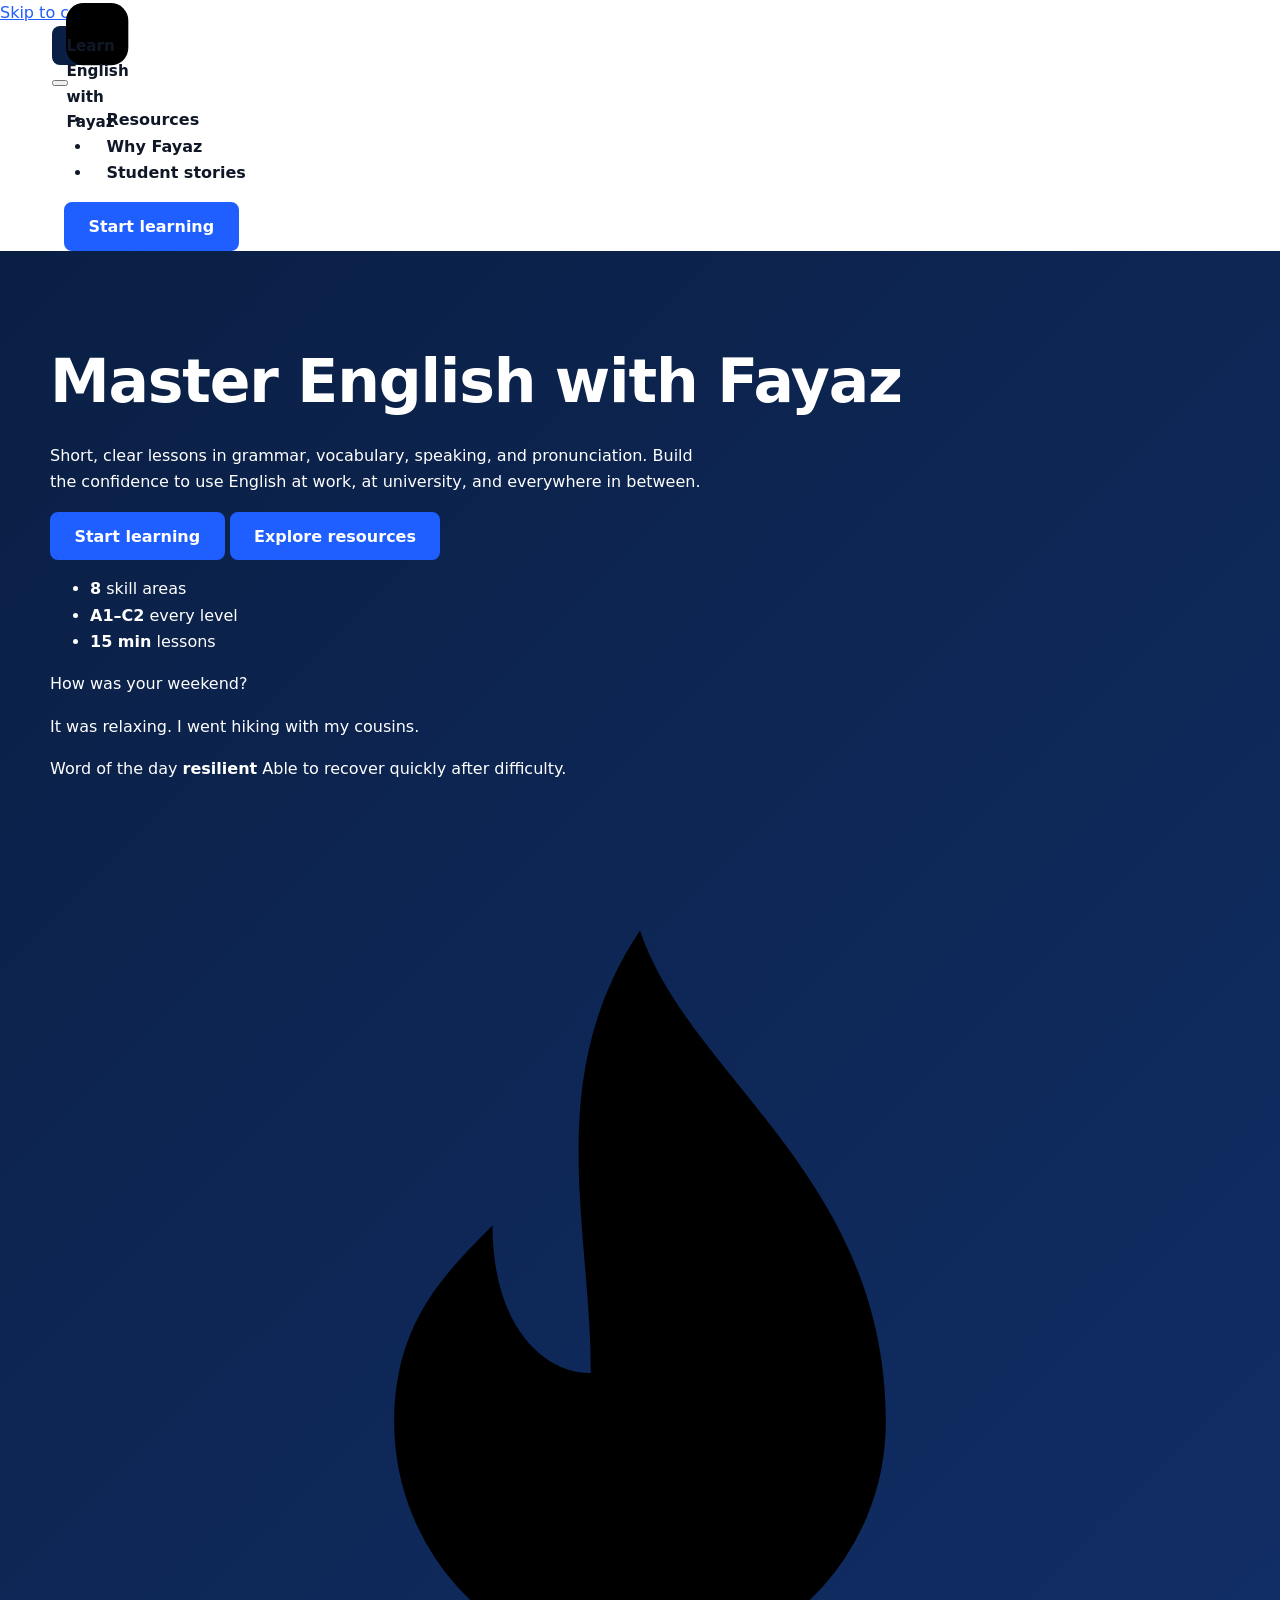
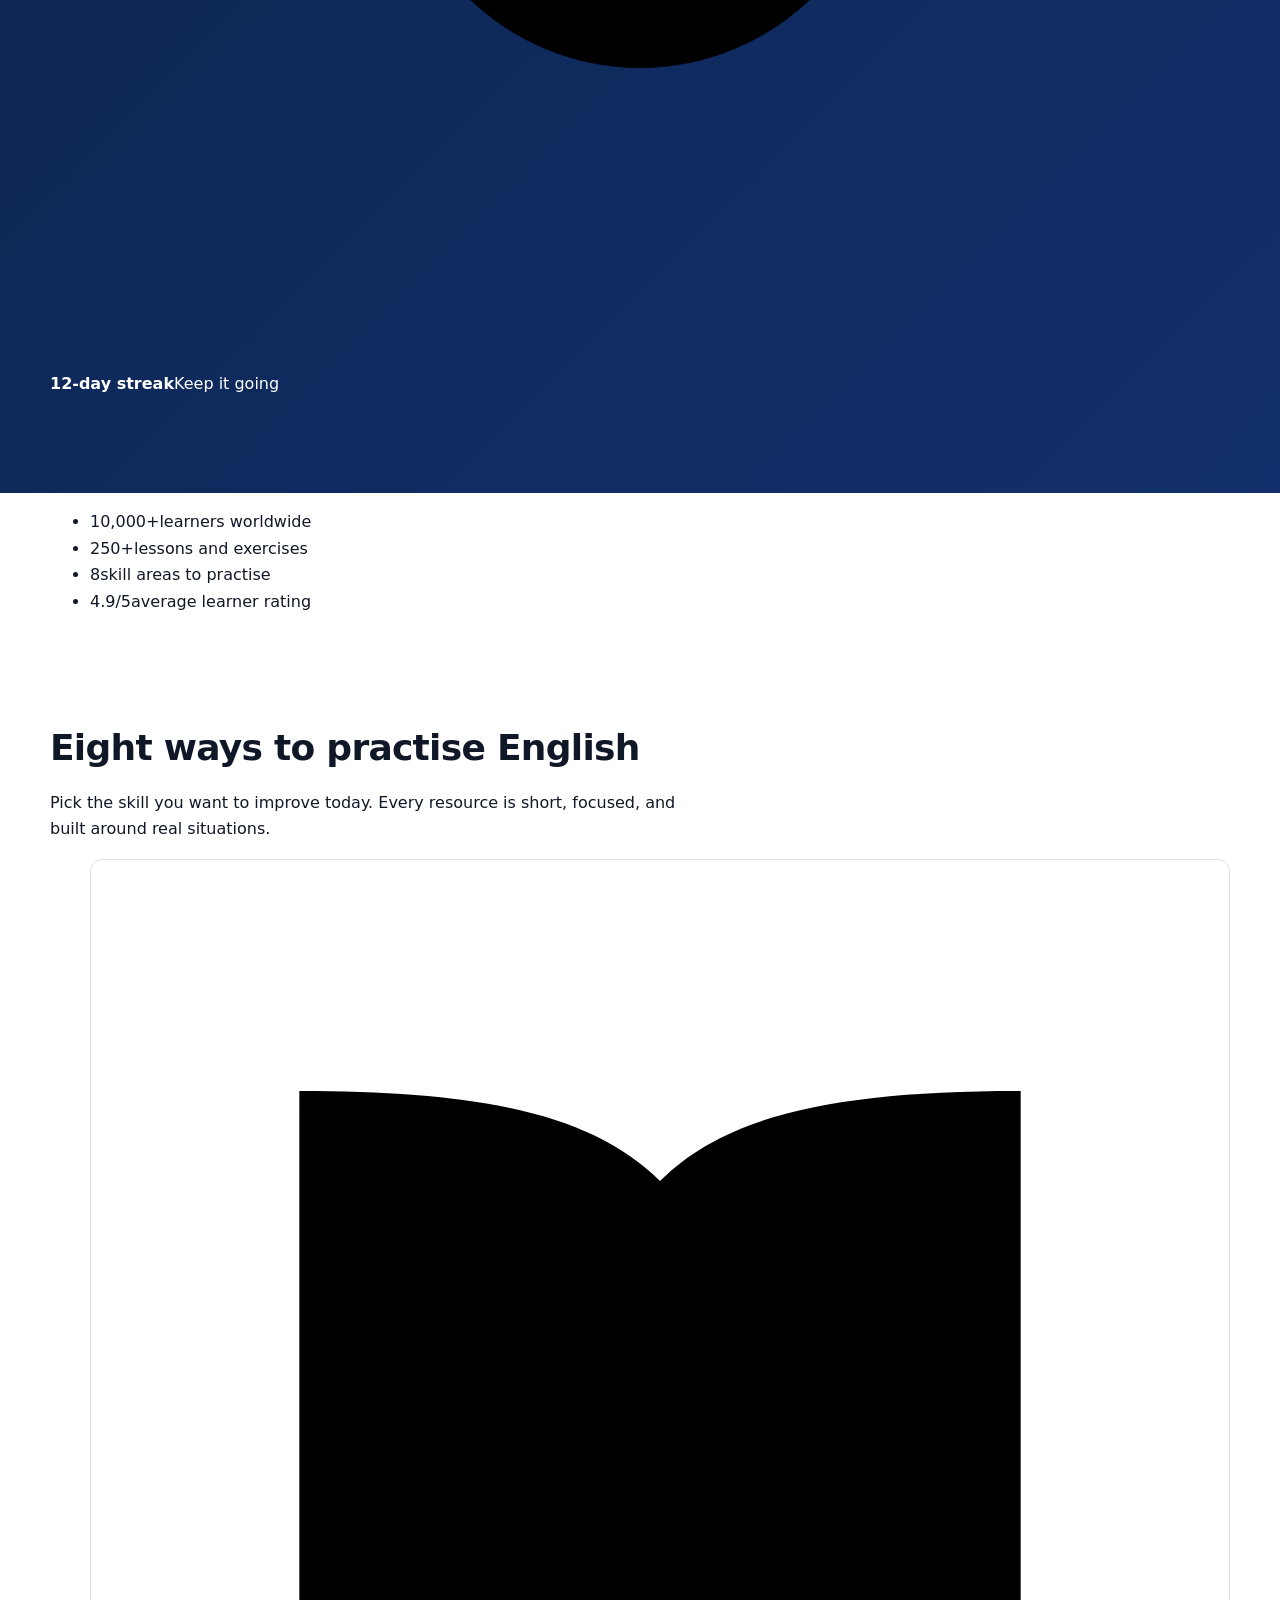
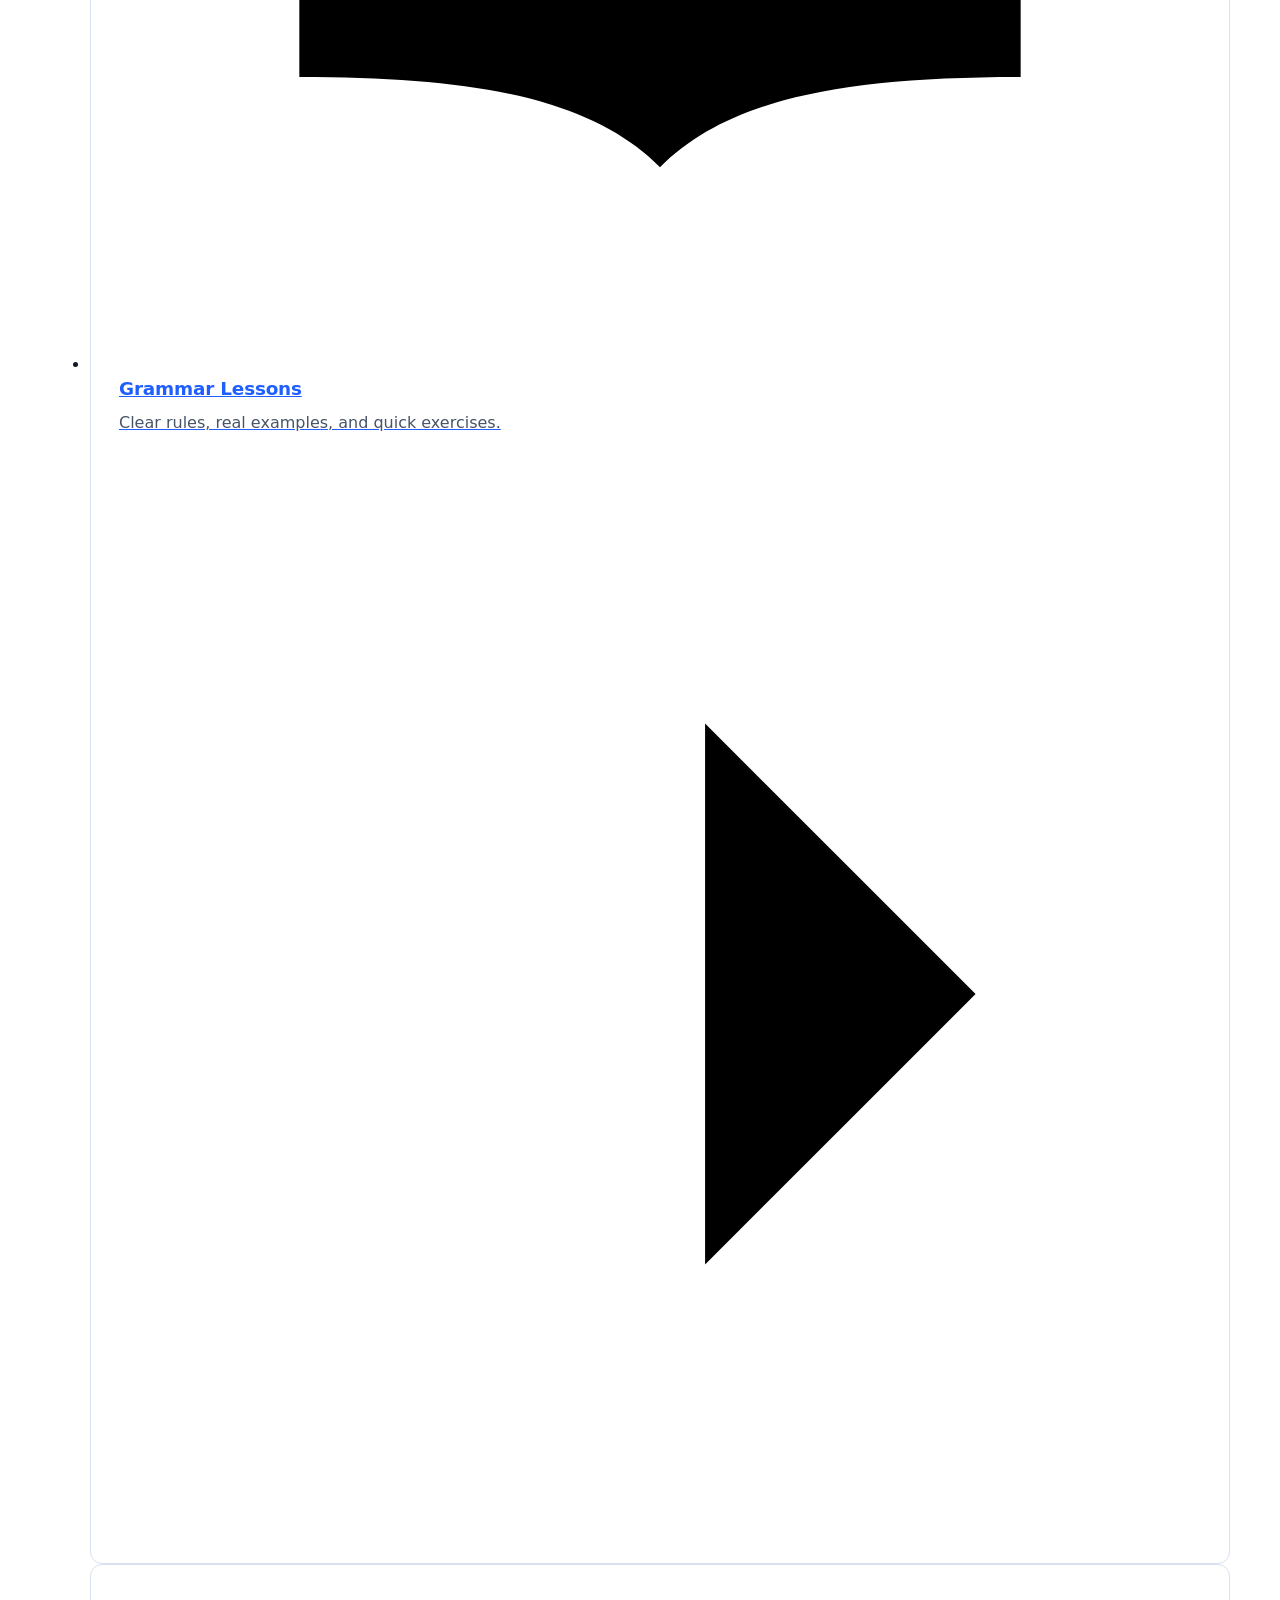
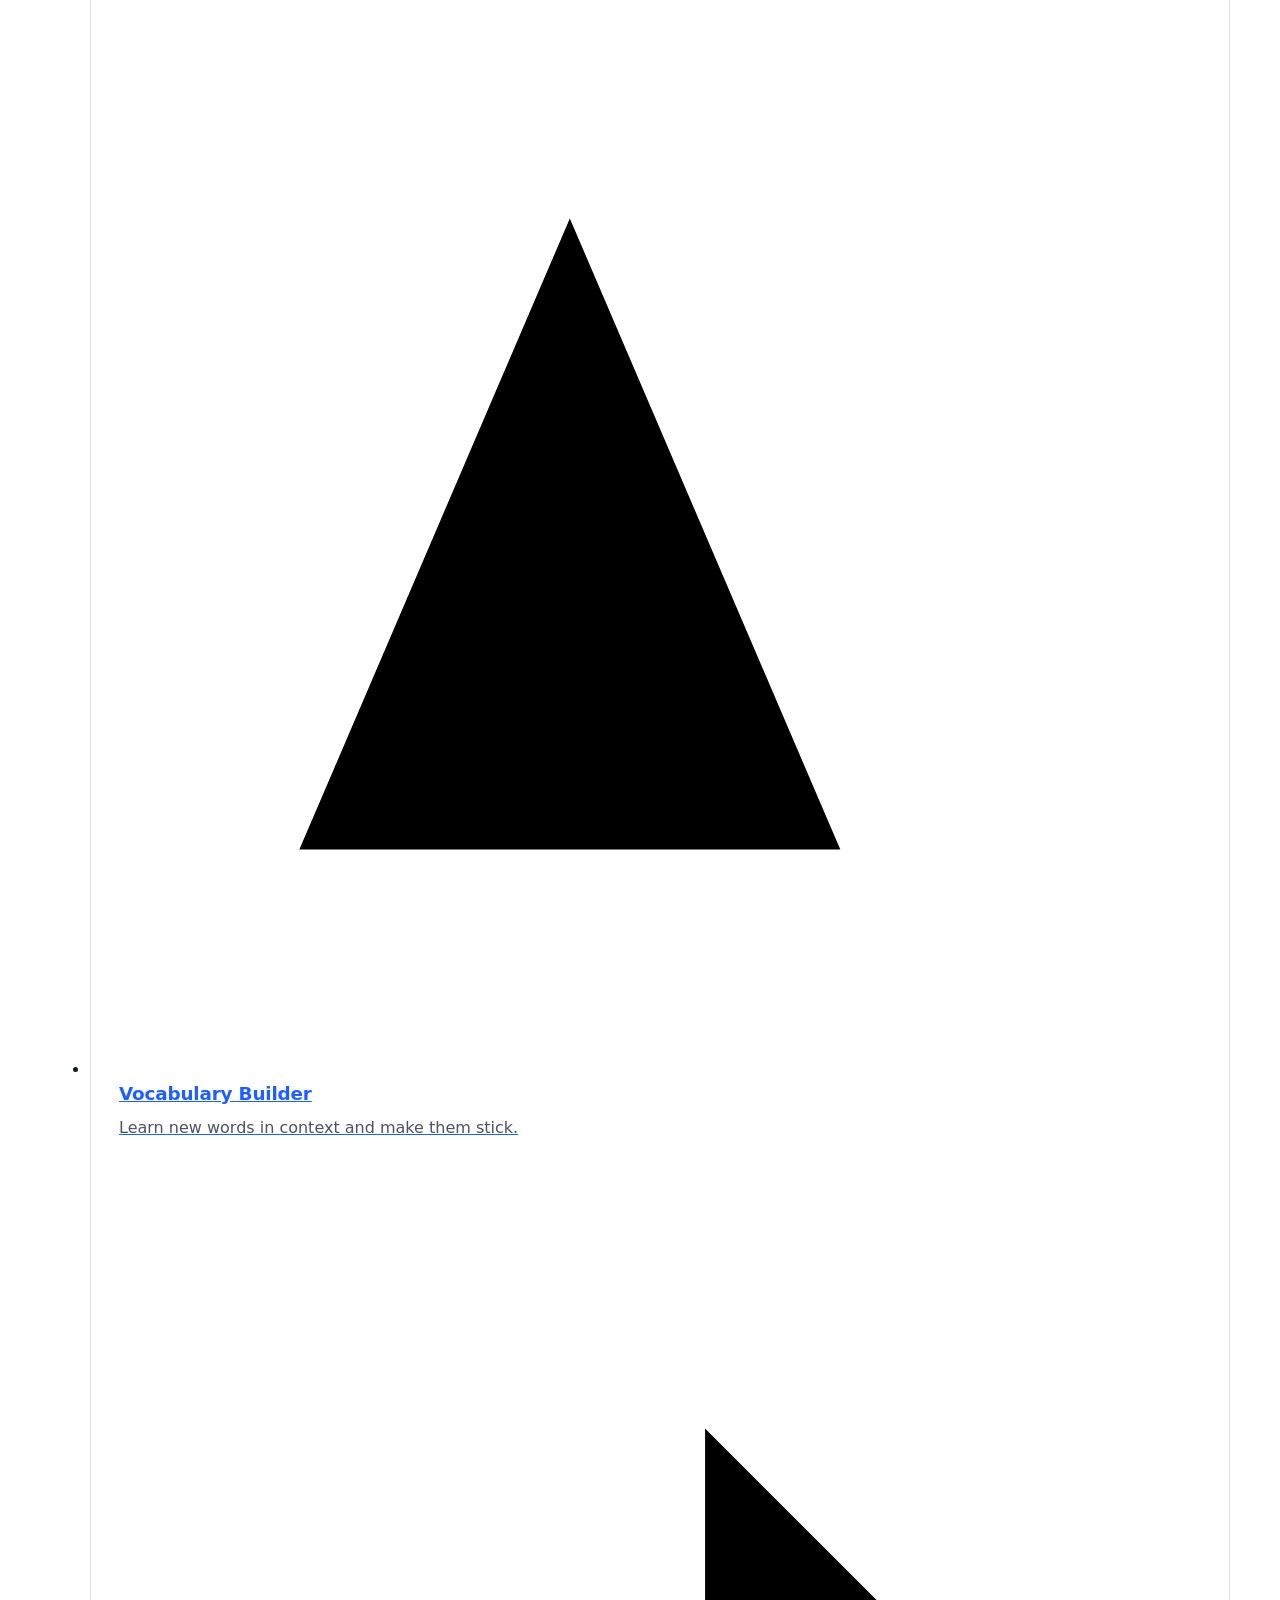
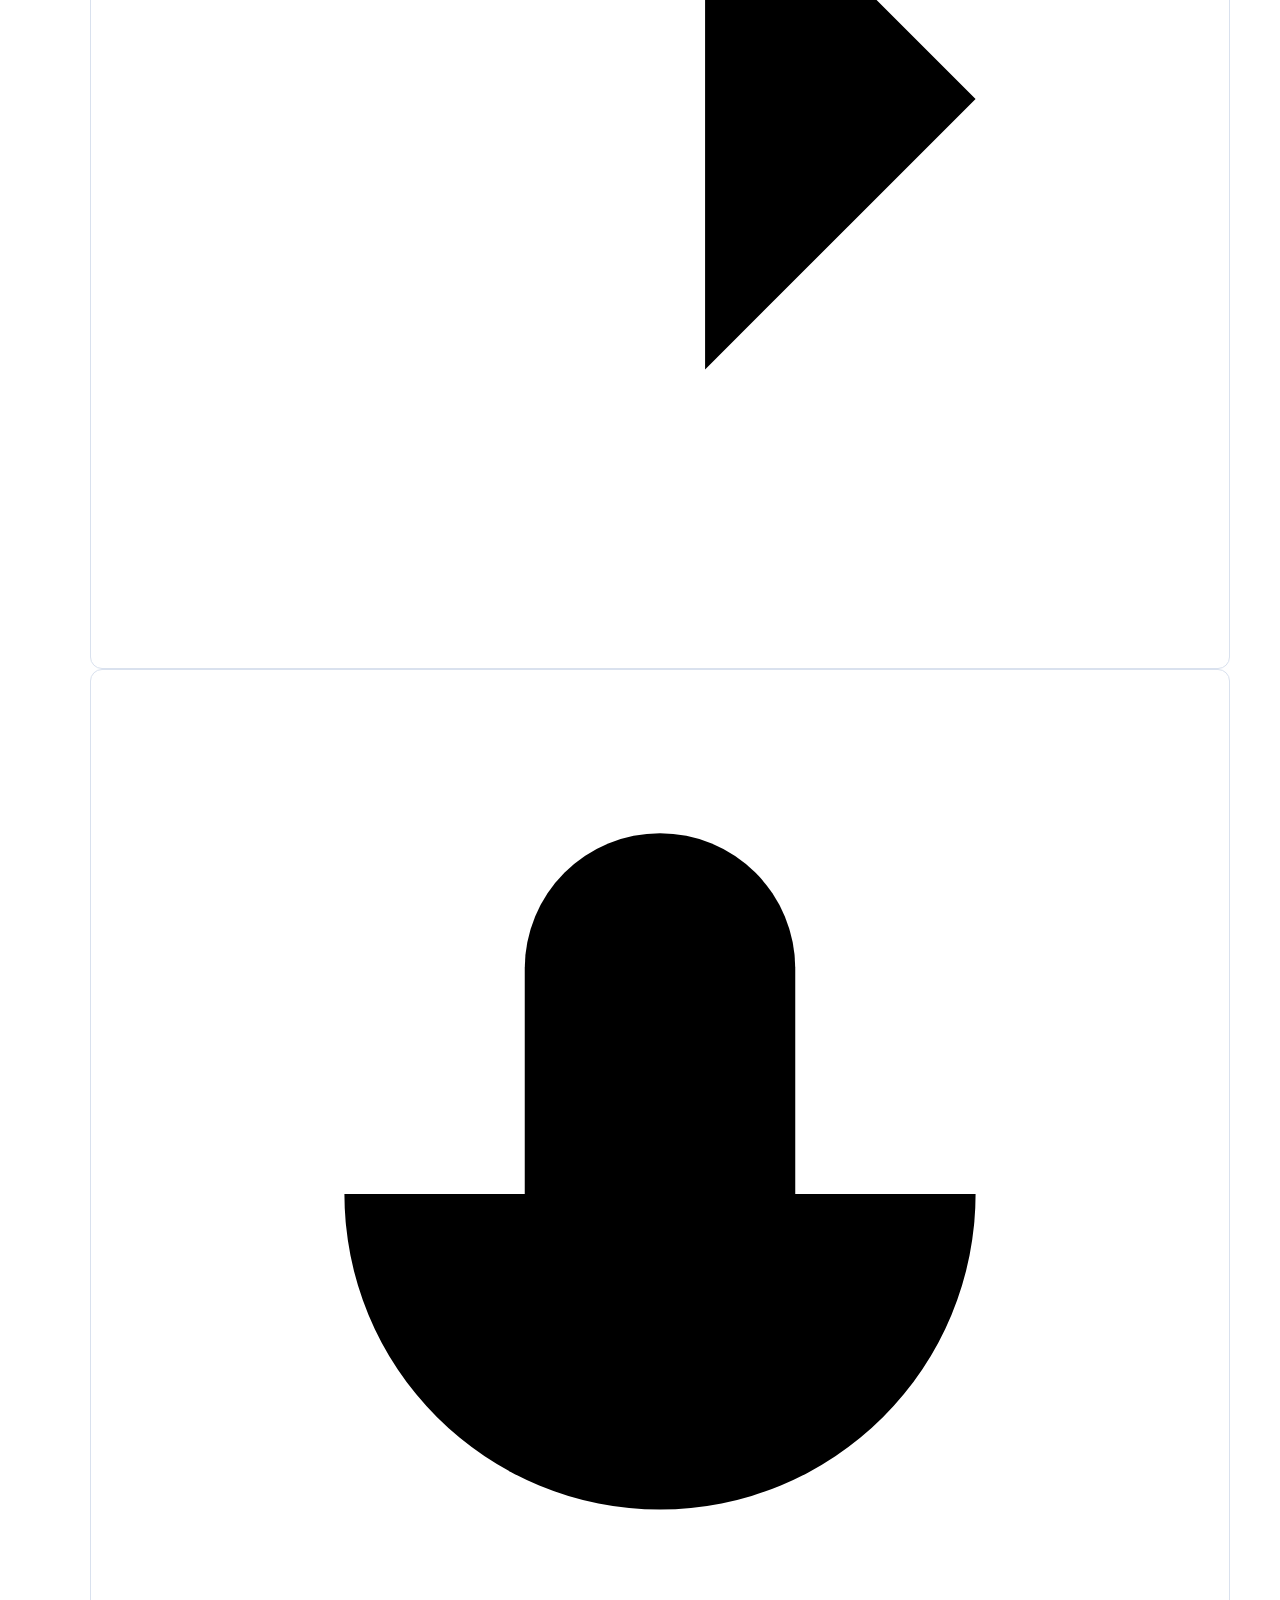
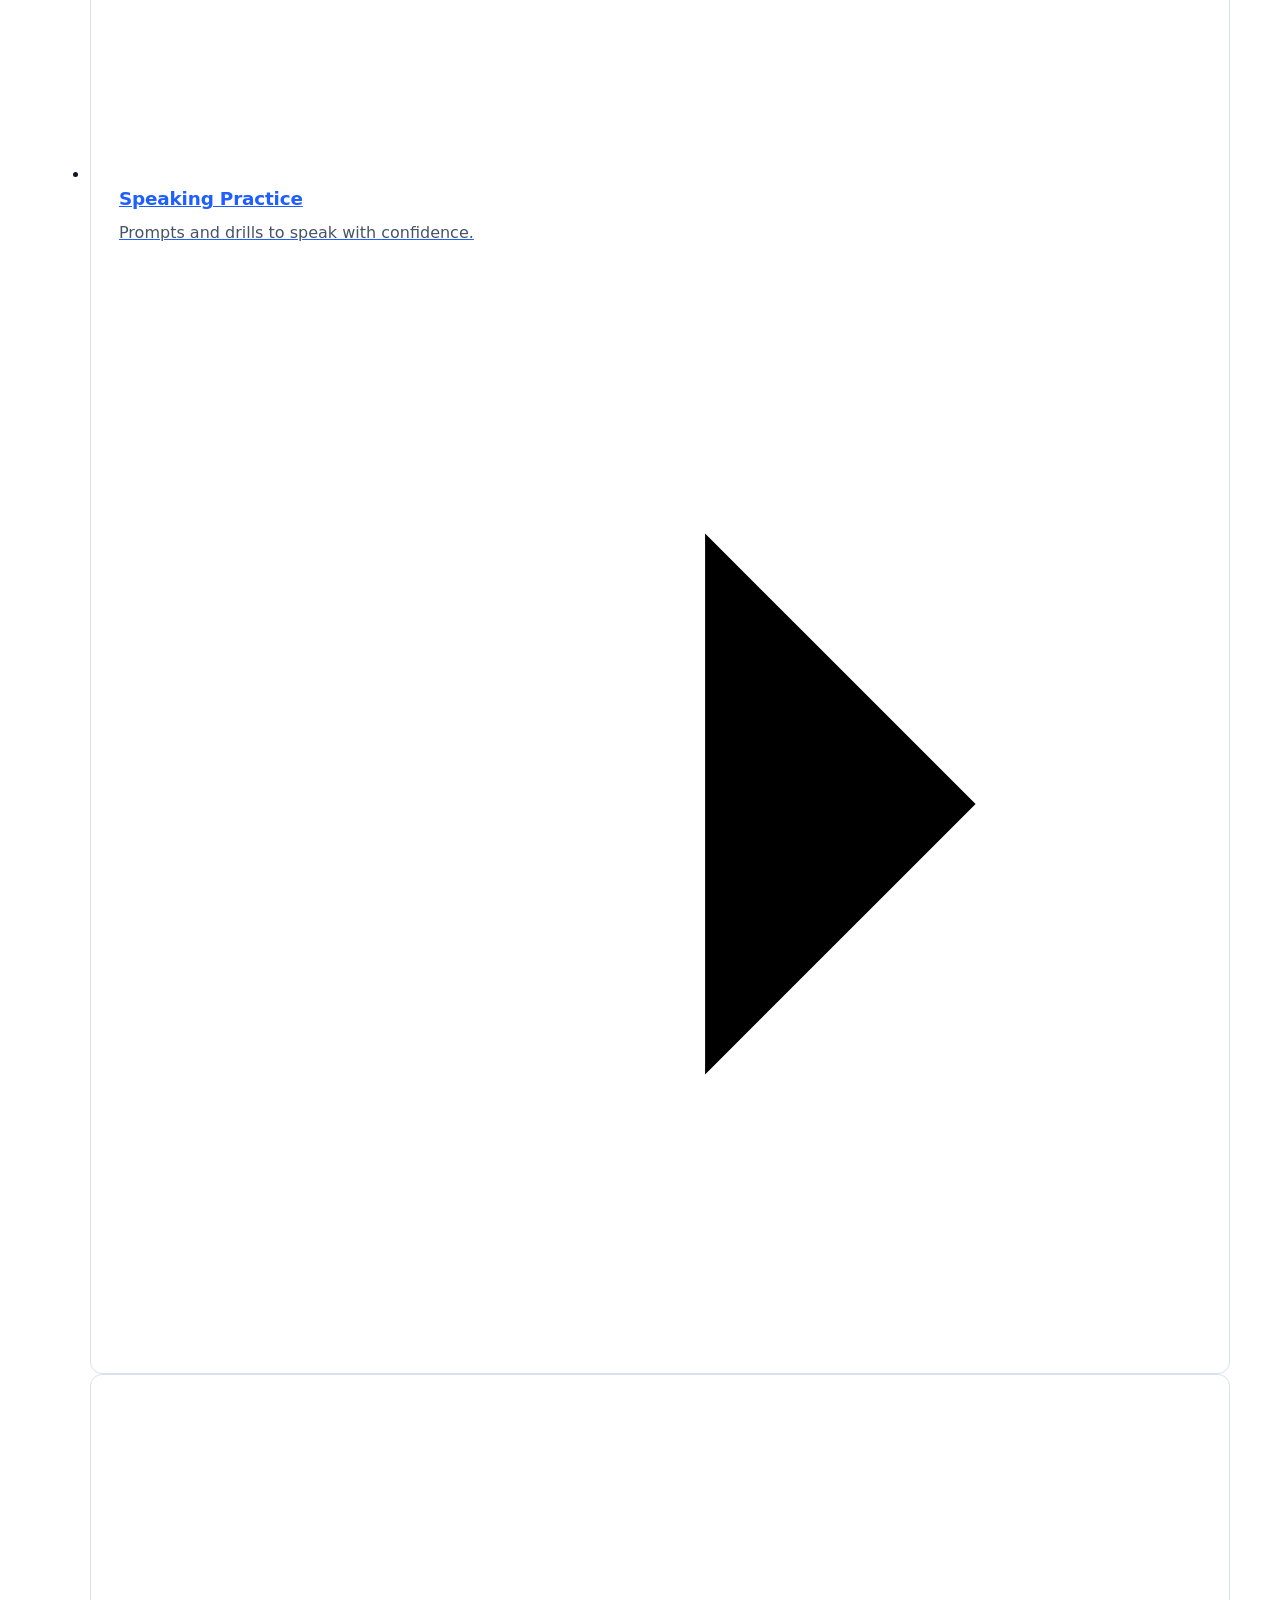
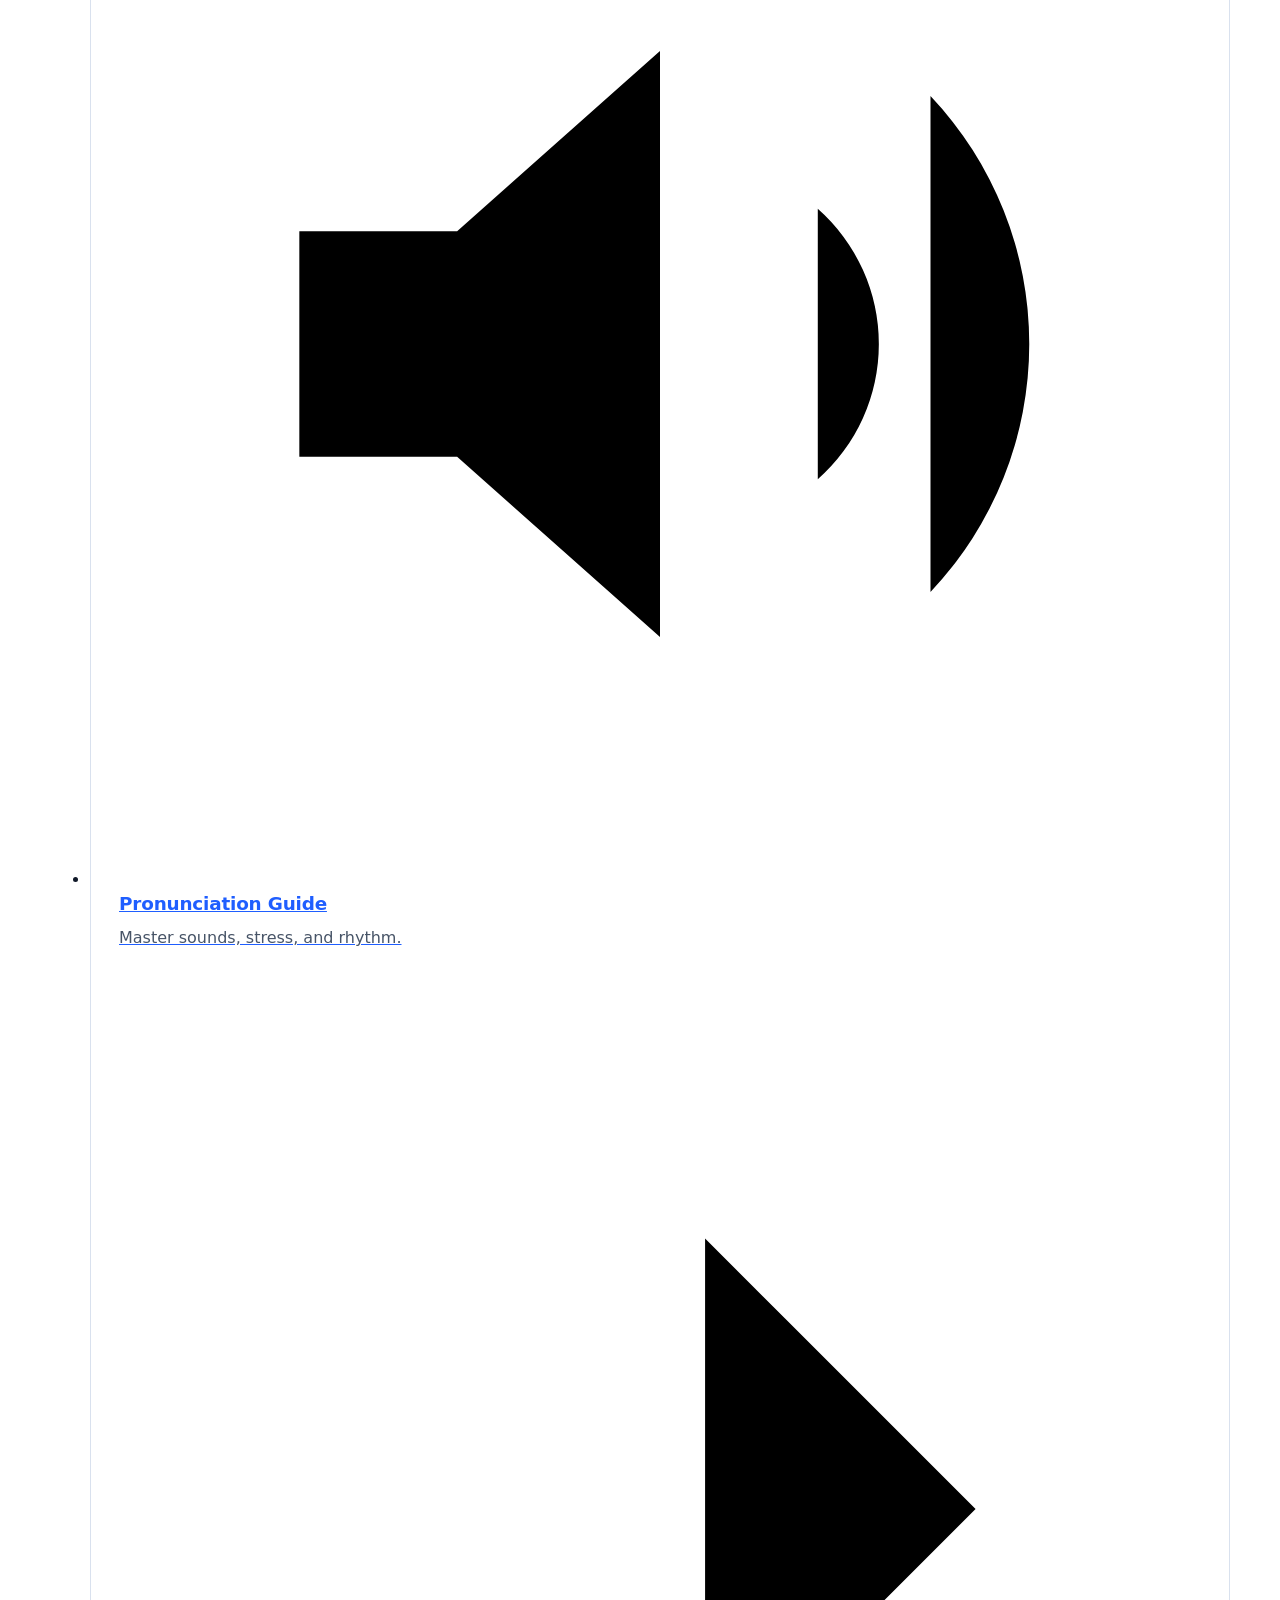
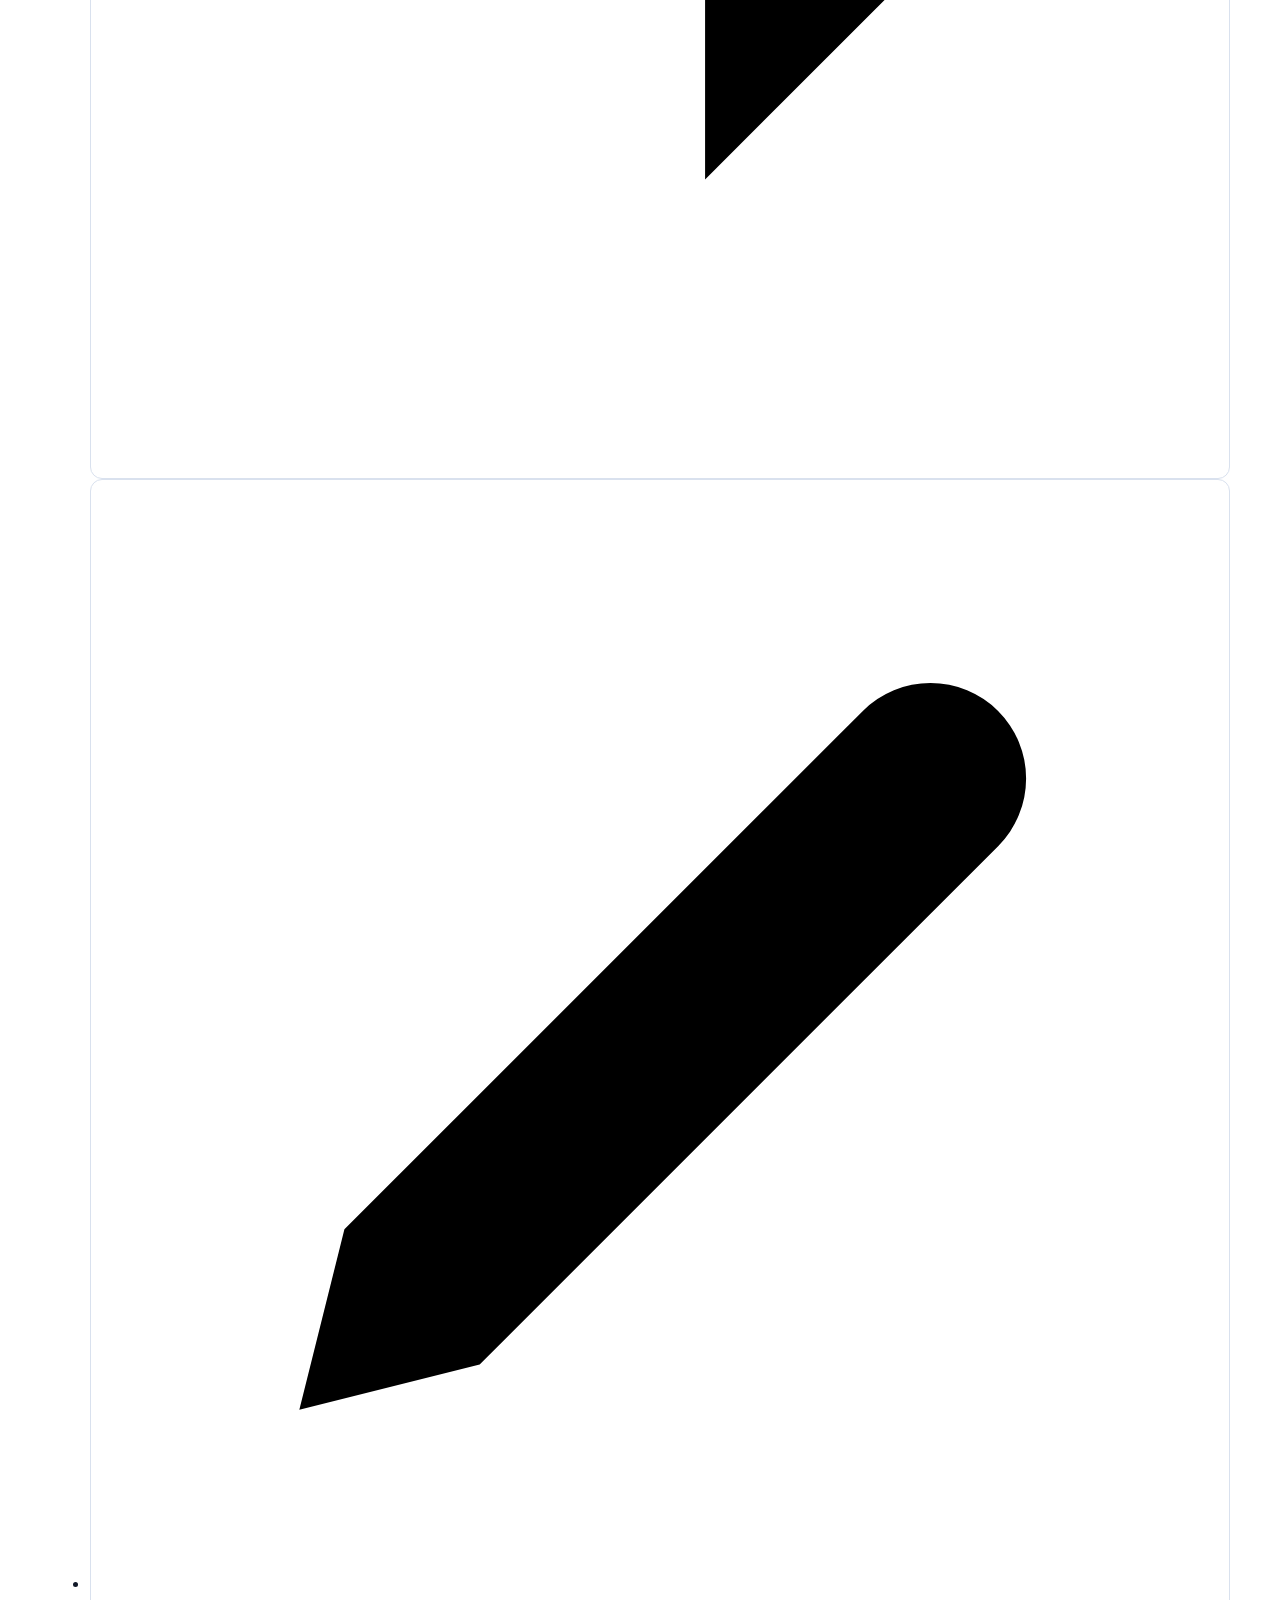
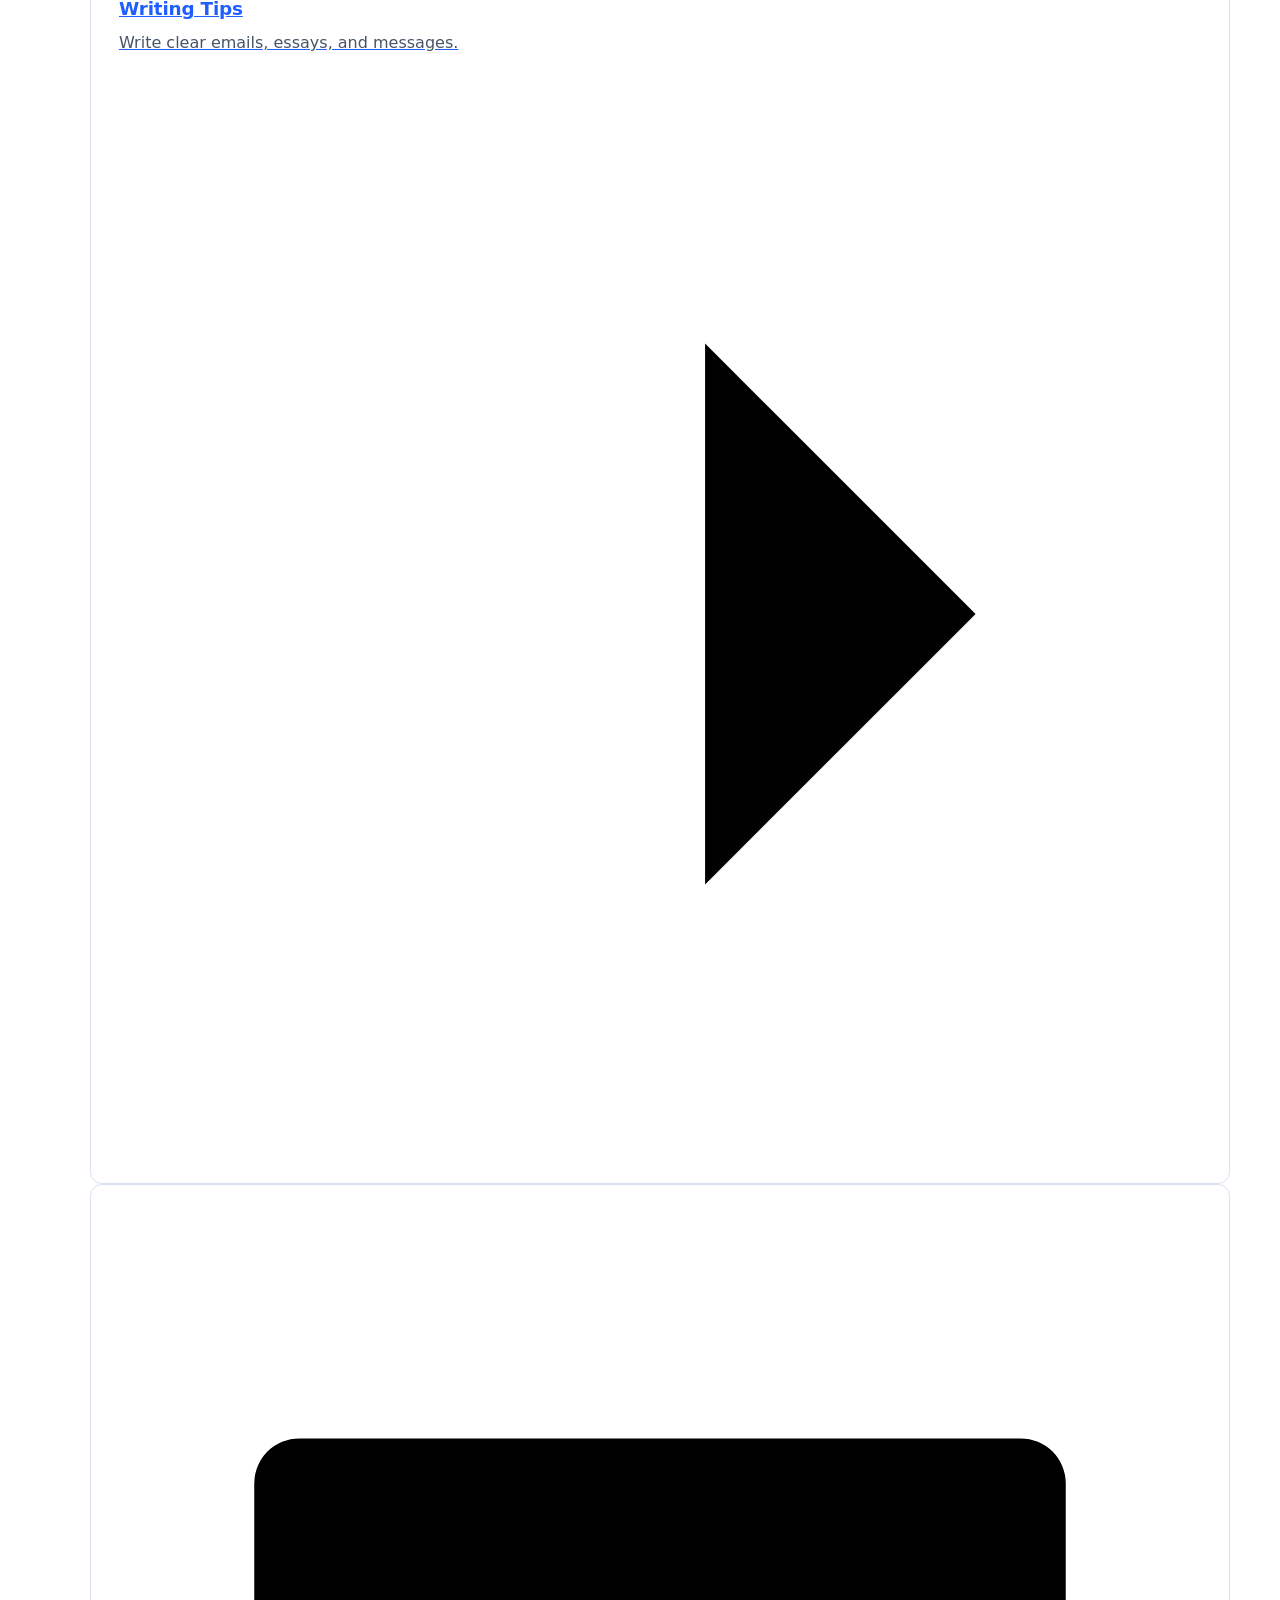
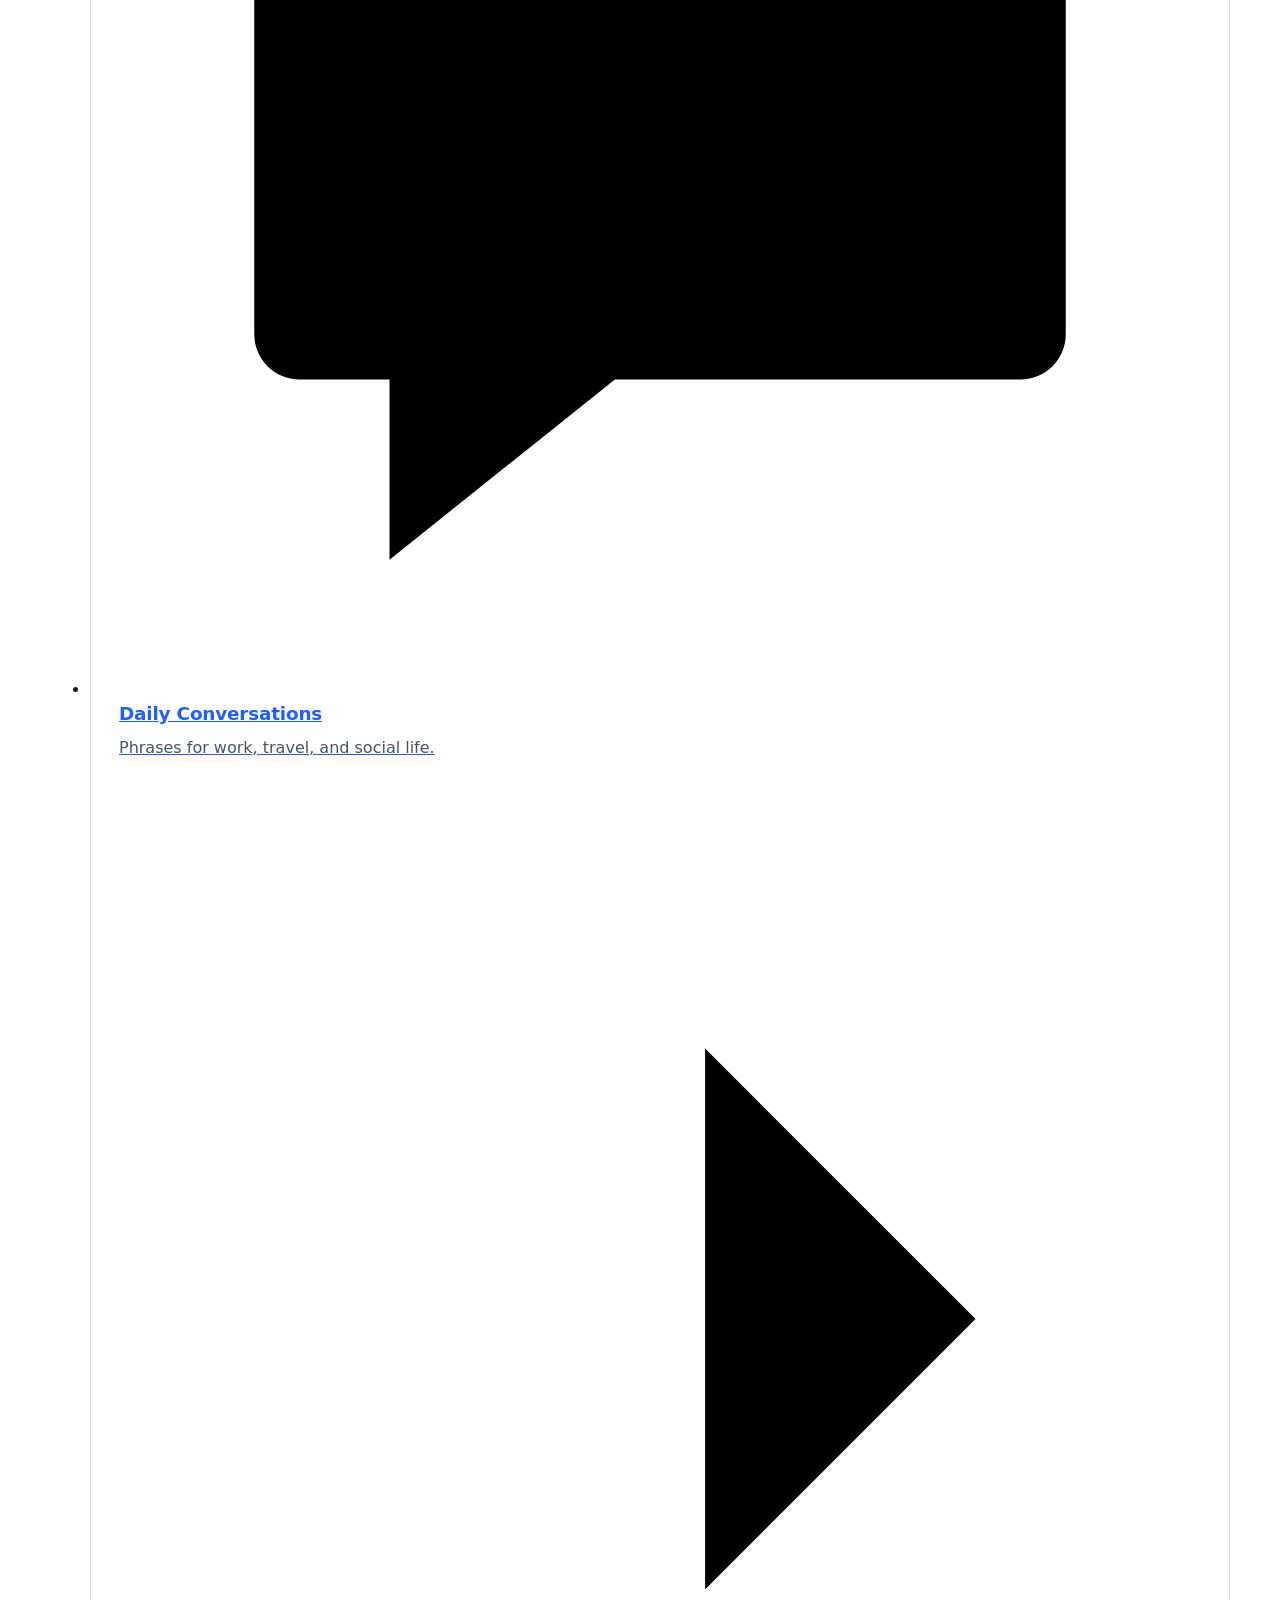
==== commit 5c16289d: "Update print statement from 'Hello' to 'Goodbye'" ====
--- a/index.html
+++ b/index.html
@@ -1,186 +1,249 @@
 <!DOCTYPE html>
 <html lang="en">
 <head>
-  <meta charset="UTF-8">
+  <meta charset="utf-8">
   <meta name="viewport" content="width=device-width, initial-scale=1">
-  <title>Learn English with Fayaz</title>
-  <meta name="description" content="Structured English courses for speaking, writing, listening and vocabulary, from beginner to advanced.">
+  <title>Learn English with Fayaz — Clear lessons, real confidence</title>
+  <meta name="description" content="Short, clear English lessons in grammar, vocabulary, speaking, pronunciation, writing, and IELTS prep with Fayaz.">
+  <meta name="theme-color" content="#4F46E5">
+  <link rel="icon" href="data:image/svg+xml,%3Csvg xmlns='http://www.w3.org/2000/svg' viewBox='0 0 32 32'%3E%3Crect width='32' height='32' rx='9' fill='%234F46E5'/%3E%3C/svg%3E">
   <link rel="preconnect" href="https://fonts.googleapis.com">
   <link rel="preconnect" href="https://fonts.gstatic.com" crossorigin>
-  <link href="https://fonts.googleapis.com/css2?family=Manrope:wght@400;500;700;800&display=swap" rel="stylesheet">
+  <link href="https://fonts.googleapis.com/css2?family=Bricolage+Grotesque:wght@600;700;800&family=Inter:wght@400;500;600&display=swap" rel="stylesheet">
   <link rel="stylesheet" href="styles.css">
+  <!-- Not deferred on purpose: it adds the "js" class to <html> before first paint.
+       The rest of the script waits for DOMContentLoaded. -->
+  <script src="script.js"></script>
 </head>
-<body>
-  <a class="skip" href="#main">Skip to content</a>
-
-  <div class="topbar">
-    <div class="container">
-      <p>New lessons every week. Free to start.</p>
-      <a href="#/contact">Contact us</a>
-    </div>
-  </div>
-
-  <header class="site-header">
-    <div class="container bar">
-      <a class="brand" href="#/" aria-label="Learn English with Fayaz, home">
-        <span class="logo" aria-hidden="true">LE</span>
-        <span>Learn English <b>with Fayaz</b></span>
+<body id="top">
+  <a class="skip-link" href="#main">Skip to content</a>
+
+  <!-- ============ NAVBAR ============ -->
+  <header class="nav" id="nav">
+    <span class="nav__bg" aria-hidden="true"></span>
+    <div class="container nav__bar">
+      <a class="logo" href="#top" aria-label="Learn English with Fayaz, back to top">
+        <svg class="logo__mark" viewBox="0 0 32 32" aria-hidden="true"><rect width="32" height="32" rx="9"/><path d="M21 10.5h-9.5v11H21M11.5 16H19"/></svg>
+        <span class="logo__text">Learn English with Fayaz</span>
       </a>
-      <button class="nav-toggle" aria-expanded="false" aria-controls="nav">Menu</button>
-      <nav id="nav" class="nav" aria-label="Main">
-        <a href="#/" data-route="home">Home</a>
-        <a href="#/courses" data-route="courses">Courses</a>
-        <a href="#/about" data-route="about">About Us</a>
-        <a href="#/resources" data-route="resources">Resources</a>
-        <a href="#/contact" data-route="contact">Contact</a>
-        <a class="btn btn-small" href="#/courses">Start learning</a>
+      <button class="nav__toggle" id="nav-toggle" type="button" aria-expanded="false" aria-controls="nav-menu" aria-label="Open menu">
+        <span class="nav__toggle-bar"></span>
+        <span class="nav__toggle-bar"></span>
+      </button>
+      <nav class="nav__menu" id="nav-menu" aria-label="Primary">
+        <ul class="nav__links">
+          <li><a href="#resources">Resources</a></li>
+          <li><a href="#why">Why Fayaz</a></li>
+          <li><a href="#testimonials">Student stories</a></li>
+        </ul>
+        <a class="btn btn--primary btn--sm" href="#start">Start learning</a>
       </nav>
     </div>
   </header>
 
-  <main id="main" tabindex="-1">
-
-    <!-- HOME -->
-    <section class="page" data-page="home">
-      <div class="hero">
-        <div class="container hero-grid">
-          <div>
-            <p class="kicker">Online English courses</p>
-            <h1>Speak English with clarity and confidence.</h1>
-            <p class="lead">Structured courses, clear explanations and daily practice. Learn the English you need for work, study and everyday life.</p>
-            <div class="actions">
-              <a class="btn btn-light" href="#/courses">Explore courses</a>
-              <a class="btn btn-outline" href="#/about">About us</a>
-            </div>
-          </div>
-          <figure class="redpen" aria-labelledby="rp-cap">
-            <p class="rp-label">Sample lesson: fix the mistake</p>
-            <p class="rp-sentence">
-              <span class="wrong">She don’t like coffee.</span>
-              <span class="fix" hidden>She <mark>doesn’t</mark> like coffee.</span>
-            </p>
-            <p class="rp-note" id="rp-note">With he, she and it, the verb needs its third-person form.</p>
-            <div class="rp-controls">
-              <button class="btn btn-small" id="rp-toggle" aria-pressed="false">Show the correction</button>
-              <button class="btn btn-small btn-ghost" id="rp-next">Next example</button>
-            </div>
-            <figcaption id="rp-cap">Every lesson ends with practice like this.</figcaption>
-          </figure>
-        </div>
-      </div>
-
-      <div class="section">
-        <div class="container">
-          <h2>How it works</h2>
-          <ol class="steps">
-            <li><h3>Choose your level</h3><p>Pick Beginner, Intermediate or Advanced. Each level follows the CEFR scale.</p></li>
-            <li><h3>Follow the course</h3><p>Short lessons with examples, audio and exercises you can finish in 15 minutes.</p></li>
-            <li><h3>Practice and review</h3><p>Check your answers, review mistakes and build a daily habit.</p></li>
-          </ol>
-        </div>
-      </div>
-
-      <div class="section tint">
-        <div class="container">
-          <div class="head-row"><h2>Popular courses</h2><a href="#/courses">View all courses</a></div>
-          <div class="grid3" id="featured"></div>
-        </div>
-      </div>
-
-      <div class="cta">
-        <div class="container">
-          <h2>Ready to start?</h2>
-          <p>Join the weekly list and get one practical lesson in your inbox.</p>
-          <a class="btn btn-light" href="#/contact">Join the list</a>
-        </div>
-      </div>
-    </section>
-
-    <!-- COURSES -->
-    <section class="page" data-page="courses" hidden>
-      <div class="page-head"><div class="container"><h1>Courses</h1><p class="lead">Choose a level, then pick the skill you want to improve.</p></div></div>
-      <div class="section">
-        <div class="container">
-          <div class="filters" role="group" aria-label="Filter courses by level">
-            <button class="chip" data-filter="all" aria-pressed="true">All levels</button>
-            <button class="chip" data-filter="Beginner" aria-pressed="false">Beginner</button>
-            <button class="chip" data-filter="Intermediate" aria-pressed="false">Intermediate</button>
-            <button class="chip" data-filter="Advanced" aria-pressed="false">Advanced</button>
-          </div>
-          <div class="grid3" id="course-grid" aria-live="polite"></div>
-        </div>
-      </div>
-    </section>
-
-    <!-- ABOUT -->
-    <section class="page" data-page="about" hidden>
-      <div class="page-head"><div class="container"><h1>About us</h1><p class="lead">Simple explanations, real examples and regular practice.</p></div></div>
-      <div class="section">
-        <div class="container two-col">
-          <div>
-            <h2>Our mission</h2>
-            <p>We help learners use English with confidence. Every course is built around what you will actually say, write and hear, not memorized rules.</p>
-            <p>Replace this text with your own story, teaching experience and approach.</p>
-          </div>
-          <div class="panel">
-            <h3>Meet Fayaz</h3>
-            <p>Founder and teacher. Add a short bio, your qualifications and a photo here.</p>
-            <a class="btn btn-small" href="#/contact">Get in touch</a>
-          </div>
-        </div>
-      </div>
-      <div class="section tint">
-        <div class="container">
-          <h2>How we teach</h2>
-          <div class="grid3">
-            <article class="card"><h3>Clear</h3><p>One idea per lesson, explained in plain language.</p></article>
-            <article class="card"><h3>Practical</h3><p>Examples from work, travel and daily conversation.</p></article>
-            <article class="card"><h3>Consistent</h3><p>Short daily practice beats long occasional study.</p></article>
-          </div>
-        </div>
-      </div>
-    </section>
-
-    <!-- RESOURCES -->
-    <section class="page" data-page="resources" hidden>
-      <div class="page-head"><div class="container"><h1>Resources</h1><p class="lead">Free tools and answers to help you practice between lessons.</p></div></div>
-      <div class="section">
-        <div class="container two-col">
-          <article class="word-card" aria-live="polite">
-            <p class="kicker dark">Word of the day</p>
-            <p class="word" id="w-word"></p>
-            <p class="pos" id="w-pos"></p>
-            <p id="w-def"></p>
-            <p class="example" id="w-ex"></p>
-            <button class="btn btn-small" id="word-next">Show another word</button>
-          </article>
-          <div>
-            <h2>Frequently asked questions</h2>
-            <details><summary>Which level should I choose?</summary><p>Start with the lowest level that feels slightly hard. You can switch at any time.</p></details>
-            <details><summary>How much time do I need each day?</summary><p>Fifteen minutes is enough if you practice every day.</p></details>
-            <details><summary>Are the lessons free?</summary><p>Add your pricing details here.</p></details>
-          </div>
-        </div>
-      </div>
-    </section>
-
-    <!-- CONTACT -->
-    <section class="page" data-page="contact" hidden>
-      <div class="page-head"><div class="container"><h1>Contact us</h1><p class="lead">Ask a question or join the weekly lesson list.</p></div></div>
-      <div class="section">
-        <div class="container two-col">
-          <form id="contact-form" novalidate>
-            <div class="field"><label for="name">Name</label><input id="name" name="name" autocomplete="name" required><p class="error" id="name-err" role="alert"></p></div>
-            <div class="field"><label for="email">Email address</label><input id="email" name="email" type="email" autocomplete="email" required><p class="error" id="email-err" role="alert"></p></div>
-            <div class="field"><label for="topic">I’m interested in</label>
-              <select id="topic" name="topic"><option>Joining the weekly list</option><option>Beginner courses</option><option>Intermediate courses</option><option>Advanced courses</option><option>Something else</option></select></div>
-            <div class="field"><label for="msg">Message</label><textarea id="msg" name="msg" rows="4"></textarea></div>
-            <button class="btn" type="submit">Send message</button>
-            <p class="status" id="form-status" role="status"></p>
-          </form>
-          <div class="panel">
-            <h3>Contact details</h3>
-            <p>Email: add your address here<br>WhatsApp: add your number here<br>Hours: add your availability here</p>
+  <main id="main">
+
+    <!-- ============ HERO ============ -->
+    <section class="hero" aria-labelledby="hero-title">
+      <div class="hero__bg" aria-hidden="true">
+        <span class="blob blob--a"></span>
+        <span class="blob blob--b"></span>
+        <span class="blob blob--c"></span>
+      </div>
+      <div class="container hero__inner">
+        <div class="hero__content">
+          <h1 class="hero__title hero-anim" id="hero-title">Master English with Fayaz</h1>
+          <p class="hero__lead hero-anim">Short, clear lessons in grammar, vocabulary, speaking, and pronunciation. Build the confidence to use English at work, at university, and everywhere in between.</p>
+          <div class="hero__actions hero-anim">
+            <a class="btn btn--primary btn--lg" href="#start">Start learning</a>
+            <a class="btn btn--ghost btn--lg" href="#resources">Explore resources</a>
+          </div>
+          <ul class="hero__facts hero-anim">
+            <li><strong>8</strong> skill areas</li>
+            <li><strong>A1–C2</strong> every level</li>
+            <li><strong>15 min</strong> lessons</li>
+          </ul>
+        </div>
+
+        <!-- Decorative floating UI cards (CSS-only motion) -->
+        <div class="hero__visual hero-anim" aria-hidden="true">
+          <div class="float-card float-card--chat">
+            <p class="bubble bubble--in">How was your weekend?</p>
+            <p class="bubble bubble--out">It was relaxing. I went hiking with my cousins.</p>
+          </div>
+          <div class="float-card float-card--word">
+            <span class="float-card__label">Word of the day</span>
+            <strong class="float-card__word">resilient</strong>
+            <span class="float-card__meaning">Able to recover quickly after difficulty.</span>
+          </div>
+          <div class="float-card float-card--streak">
+            <svg class="icon" viewBox="0 0 24 24"><path d="M12 3c1 3 5 5 5 10a5 5 0 0 1-10 0c0-2 1-3 2-4 0 2 1 3 2 3 0-3-1-6 1-9z"/></svg>
+            <span><strong>12-day streak</strong>Keep it going</span>
+          </div>
+        </div>
+      </div>
+    </section>
+
+    <!-- ============ STATS ============ -->
+    <!-- DEMO CONTENT: replace these figures with real numbers before launch. -->
+    <section class="stats" aria-label="Learning at a glance">
+      <ul class="container stats__grid">
+        <li class="stat reveal"><span class="stat__value" data-count="10000" data-suffix="+">10,000+</span><span class="stat__label">learners worldwide</span></li>
+        <li class="stat reveal"><span class="stat__value" data-count="250" data-suffix="+">250+</span><span class="stat__label">lessons and exercises</span></li>
+        <li class="stat reveal"><span class="stat__value" data-count="8">8</span><span class="stat__label">skill areas to practise</span></li>
+        <li class="stat reveal"><span class="stat__value" data-count="4.9" data-decimals="1" data-suffix="/5">4.9/5</span><span class="stat__label">average learner rating</span></li>
+      </ul>
+    </section>
+
+    <!-- ============ RESOURCES ============ -->
+    <section class="section" id="resources" aria-labelledby="resources-title">
+      <div class="container">
+        <div class="section__head reveal">
+          <h2 class="section__title" id="resources-title">Eight ways to practise English</h2>
+          <p class="section__lead">Pick the skill you want to improve today. Every resource is short, focused, and built around real situations.</p>
+        </div>
+
+        <ul class="resources__grid">
+          <li class="reveal">
+            <a class="card" href="#">
+              <span class="card__icon"><svg class="icon" viewBox="0 0 24 24" aria-hidden="true" focusable="false"><path d="M12 6.5C10.5 5 8 4.5 4 4.5v13c4 0 6.5.5 8 2 1.5-1.5 4-2 8-2v-13c-4 0-6.5.5-8 2zM12 6.5v13"/></svg></span>
+              <h3 class="card__title">Grammar Lessons</h3>
+              <p class="card__text">Clear rules, real examples, and quick exercises.</p>
+              <svg class="icon card__arrow" viewBox="0 0 24 24" aria-hidden="true" focusable="false"><path d="M5 12h14M13 6l6 6-6 6"/></svg>
+            </a>
+          </li>
+          <li class="reveal">
+            <a class="card" href="#">
+              <span class="card__icon"><svg class="icon" viewBox="0 0 24 24" aria-hidden="true" focusable="false"><path d="M4 19 10 5l6 14M6.5 14h7M19 5v6M16 8h6"/></svg></span>
+              <h3 class="card__title">Vocabulary Builder</h3>
+              <p class="card__text">Learn new words in context and make them stick.</p>
+              <svg class="icon card__arrow" viewBox="0 0 24 24" aria-hidden="true" focusable="false"><path d="M5 12h14M13 6l6 6-6 6"/></svg>
+            </a>
+          </li>
+          <li class="reveal">
+            <a class="card" href="#">
+              <span class="card__icon"><svg class="icon" viewBox="0 0 24 24" aria-hidden="true" focusable="false"><rect x="9" y="3" width="6" height="11" rx="3"/><path d="M5 11a7 7 0 0 0 14 0M12 18v3M9 21h6"/></svg></span>
+              <h3 class="card__title">Speaking Practice</h3>
+              <p class="card__text">Prompts and drills to speak with confidence.</p>
+              <svg class="icon card__arrow" viewBox="0 0 24 24" aria-hidden="true" focusable="false"><path d="M5 12h14M13 6l6 6-6 6"/></svg>
+            </a>
+          </li>
+          <li class="reveal">
+            <a class="card" href="#">
+              <span class="card__icon"><svg class="icon" viewBox="0 0 24 24" aria-hidden="true" focusable="false"><path d="M4 9.5v5h3.5l4.5 4v-13l-4.5 4zM15.5 9a4 4 0 0 1 0 6M18 6.5a8 8 0 0 1 0 11"/></svg></span>
+              <h3 class="card__title">Pronunciation Guide</h3>
+              <p class="card__text">Master sounds, stress, and rhythm.</p>
+              <svg class="icon card__arrow" viewBox="0 0 24 24" aria-hidden="true" focusable="false"><path d="M5 12h14M13 6l6 6-6 6"/></svg>
+            </a>
+          </li>
+          <li class="reveal">
+            <a class="card" href="#">
+              <span class="card__icon"><svg class="icon" viewBox="0 0 24 24" aria-hidden="true" focusable="false"><path d="M4 20l1-4L16.5 4.5a2.1 2.1 0 0 1 3 3L8 19zM14.5 6.5l3 3"/></svg></span>
+              <h3 class="card__title">Writing Tips</h3>
+              <p class="card__text">Write clear emails, essays, and messages.</p>
+              <svg class="icon card__arrow" viewBox="0 0 24 24" aria-hidden="true" focusable="false"><path d="M5 12h14M13 6l6 6-6 6"/></svg>
+            </a>
+          </li>
+          <li class="reveal">
+            <a class="card" href="#">
+              <span class="card__icon"><svg class="icon" viewBox="0 0 24 24" aria-hidden="true" focusable="false"><path d="M4 5h16a1 1 0 0 1 1 1v10a1 1 0 0 1-1 1h-9l-5 4v-4H4a1 1 0 0 1-1-1V6a1 1 0 0 1 1-1zM8 11h.01M12 11h.01M16 11h.01"/></svg></span>
+              <h3 class="card__title">Daily Conversations</h3>
+              <p class="card__text">Phrases for work, travel, and social life.</p>
+              <svg class="icon card__arrow" viewBox="0 0 24 24" aria-hidden="true" focusable="false"><path d="M5 12h14M13 6l6 6-6 6"/></svg>
+            </a>
+          </li>
+          <li class="reveal">
+            <a class="card" href="#">
+              <span class="card__icon"><svg class="icon" viewBox="0 0 24 24" aria-hidden="true" focusable="false"><rect x="5" y="5" width="14" height="16" rx="2"/><path d="M9 3h6v4H9zM9 14l2.2 2.2 4.3-4.2"/></svg></span>
+              <h3 class="card__title">IELTS Prep</h3>
+              <p class="card__text">Strategies and practice for all four test sections.</p>
+              <svg class="icon card__arrow" viewBox="0 0 24 24" aria-hidden="true" focusable="false"><path d="M5 12h14M13 6l6 6-6 6"/></svg>
+            </a>
+          </li>
+          <li class="reveal">
+            <a class="card" href="#">
+              <span class="card__icon"><svg class="icon" viewBox="0 0 24 24" aria-hidden="true" focusable="false"><path d="M4 15v-3a8 8 0 0 1 16 0v3"/><rect x="3" y="14" width="4" height="7" rx="1.5"/><rect x="17" y="14" width="4" height="7" rx="1.5"/></svg></span>
+              <h3 class="card__title">Listening Exercises</h3>
+              <p class="card__text">Train your ear with real-speed audio.</p>
+              <svg class="icon card__arrow" viewBox="0 0 24 24" aria-hidden="true" focusable="false"><path d="M5 12h14M13 6l6 6-6 6"/></svg>
+            </a>
+          </li>
+        </ul>
+      </div>
+    </section>
+
+    <!-- ============ WHY FAYAZ ============ -->
+    <section class="section section--tint" id="why" aria-labelledby="why-title">
+      <div class="container">
+        <div class="section__head reveal">
+          <h2 class="section__title" id="why-title">Why learners choose Fayaz</h2>
+          <p class="section__lead">A calm, structured way to learn that fits around your day.</p>
+        </div>
+        <ul class="features">
+          <li class="feature reveal">
+            <span class="feature__icon"><svg class="icon" viewBox="0 0 24 24" aria-hidden="true" focusable="false"><path d="M9 18h6M10 21h4M12 3a6 6 0 0 0-3.5 10.9c.6.5 1 1.2 1 2.1h5c0-.9.4-1.6 1-2.1A6 6 0 0 0 12 3z"/></svg></span>
+            <h3 class="feature__title">Clear, one-idea lessons</h3>
+            <p class="feature__text">Every lesson teaches a single idea, shows it in real sentences, and ends with a short exercise.</p>
+          </li>
+          <li class="feature reveal">
+            <span class="feature__icon"><svg class="icon" viewBox="0 0 24 24" aria-hidden="true" focusable="false"><circle cx="12" cy="12" r="9"/><path d="M3 12h18M12 3c2.5 2.7 3.8 5.7 3.8 9S14.5 18.3 12 21c-2.5-2.7-3.8-5.7-3.8-9S9.5 5.7 12 3z"/></svg></span>
+            <h3 class="feature__title">Real English for real life</h3>
+            <p class="feature__text">Learn the phrases people actually use at work, at university, and while travelling.</p>
+          </li>
+          <li class="feature reveal">
+            <span class="feature__icon"><svg class="icon" viewBox="0 0 24 24" aria-hidden="true" focusable="false"><path d="M4 10v4M8 8v8M12 4v16M16 8v8M20 10v4"/></svg></span>
+            <h3 class="feature__title">Speaking from lesson one</h3>
+            <p class="feature__text">Say it out loud early. Pronunciation and conversation practice sit next to every topic.</p>
+          </li>
+          <li class="feature reveal">
+            <span class="feature__icon"><svg class="icon" viewBox="0 0 24 24" aria-hidden="true" focusable="false"><path d="M4 19V5M4 19h16M8 15l4-4 3 3 5-6"/></svg></span>
+            <h3 class="feature__title">Progress you can see</h3>
+            <p class="feature__text">Track your streak and revisit weak areas, so each week builds on the last.</p>
+          </li>
+        </ul>
+      </div>
+    </section>
+
+    <!-- ============ TESTIMONIALS ============ -->
+    <!-- DEMO CONTENT: replace names and quotes with real student feedback before launch. -->
+    <section class="section" id="testimonials" aria-labelledby="testimonials-title">
+      <div class="container">
+        <div class="section__head reveal">
+          <h2 class="section__title" id="testimonials-title">What learners say</h2>
+        </div>
+        <ul class="quotes">
+          <li class="reveal">
+            <figure class="quote">
+              <blockquote><p>I stopped translating in my head after three weeks of daily conversations. My IELTS speaking score went from 6.0 to 7.5.</p></blockquote>
+              <figcaption><span class="quote__avatar" aria-hidden="true">AK</span><span><strong>Ayesha K.</strong>IELTS candidate, Dubai</span></figcaption>
+            </figure>
+          </li>
+          <li class="reveal">
+            <figure class="quote">
+              <blockquote><p>The grammar lessons are short and clear. I finally understand the present perfect, and I use it in meetings now.</p></blockquote>
+              <figcaption><span class="quote__avatar" aria-hidden="true">DM</span><span><strong>Daniel M.</strong>Software engineer, Madrid</span></figcaption>
+            </figure>
+          </li>
+          <li class="reveal">
+            <figure class="quote">
+              <blockquote><p>The pronunciation guide changed how I listen. I can hear the difference between “ship” and “sheep”, and people understand me the first time.</p></blockquote>
+              <figcaption><span class="quote__avatar" aria-hidden="true">ML</span><span><strong>Mei Lin</strong>University student, Singapore</span></figcaption>
+            </figure>
+          </li>
+        </ul>
+      </div>
+    </section>
+
+    <!-- ============ FINAL CTA ============ -->
+    <section class="cta" id="start" aria-labelledby="cta-title">
+      <div class="container">
+        <div class="cta__panel reveal">
+          <span class="cta__glow" aria-hidden="true"></span>
+          <h2 class="cta__title" id="cta-title">Start learning today</h2>
+          <p class="cta__text">Pick one resource, finish one short lesson, and come back tomorrow. Small steps add up to fluent English.</p>
+          <div class="cta__actions">
+            <a class="btn btn--light btn--lg" href="#">Start your first lesson</a>
+            <a class="btn btn--outline-light btn--lg" href="#resources">Browse resources</a>
           </div>
         </div>
       </div>
@@ -188,15 +251,54 @@
 
   </main>
 
-  <footer class="site-footer">
-    <div class="container foot-grid">
-      <div><p class="brand-foot">Learn English <b>with Fayaz</b></p><p>Clear English lessons for everyday life, study and work.</p></div>
-      <nav aria-label="Footer"><h3>Explore</h3><a href="#/courses">Courses</a><a href="#/about">About Us</a><a href="#/resources">Resources</a><a href="#/contact">Contact</a></nav>
-      <nav aria-label="Levels"><h3>Levels</h3><a href="#/courses" data-filter-link="Beginner">Beginner</a><a href="#/courses" data-filter-link="Intermediate">Intermediate</a><a href="#/courses" data-filter-link="Advanced">Advanced</a></nav>
+  <!-- ============ FOOTER ============ -->
+  <footer class="footer">
+    <div class="container footer__grid">
+      <div class="footer__brand">
+        <a class="logo" href="#top" aria-label="Learn English with Fayaz, back to top">
+          <svg class="logo__mark" viewBox="0 0 32 32" aria-hidden="true"><rect width="32" height="32" rx="9"/><path d="M21 10.5h-9.5v11H21M11.5 16H19"/></svg>
+          <span class="logo__text">Learn English with Fayaz</span>
+        </a>
+        <p class="footer__tagline">Clear, friendly English lessons for confident speakers.</p>
+        <ul class="socials">
+          <li><a class="social" href="#" aria-label="YouTube"><svg class="icon" viewBox="0 0 24 24" aria-hidden="true" focusable="false"><rect x="2.5" y="5.5" width="19" height="13" rx="4"/><path d="M10 9.5v5l4.5-2.5z"/></svg></a></li>
+          <li><a class="social" href="#" aria-label="Instagram"><svg class="icon" viewBox="0 0 24 24" aria-hidden="true" focusable="false"><rect x="3.5" y="3.5" width="17" height="17" rx="5"/><circle cx="12" cy="12" r="4"/><path d="M17.5 6.5h.01"/></svg></a></li>
+          <li><a class="social" href="#" aria-label="Email Fayaz"><svg class="icon" viewBox="0 0 24 24" aria-hidden="true" focusable="false"><rect x="3" y="5" width="18" height="14" rx="2"/><path d="M3 7l9 6 9-6"/></svg></a></li>
+        </ul>
+      </div>
+      <nav class="footer__nav" aria-label="Footer">
+        <div class="footer__col">
+          <h3 class="footer__heading">Learn</h3>
+          <ul>
+            <li><a href="#">Grammar Lessons</a></li>
+            <li><a href="#">Vocabulary Builder</a></li>
+            <li><a href="#">Speaking Practice</a></li>
+            <li><a href="#">Pronunciation Guide</a></li>
+          </ul>
+        </div>
+        <div class="footer__col">
+          <h3 class="footer__heading">Prepare</h3>
+          <ul>
+            <li><a href="#">Writing Tips</a></li>
+            <li><a href="#">Daily Conversations</a></li>
+            <li><a href="#">IELTS Prep</a></li>
+            <li><a href="#">Listening Exercises</a></li>
+          </ul>
+        </div>
+        <div class="footer__col">
+          <h3 class="footer__heading">Company</h3>
+          <ul>
+            <li><a href="#">About Fayaz</a></li>
+            <li><a href="#">Contact</a></li>
+            <li><a href="#">Privacy</a></li>
+            <li><a href="#">Terms</a></li>
+          </ul>
+        </div>
+      </nav>
     </div>
-    <div class="container legal"><p>© <span id="year">2026</span> Learn English with Fayaz. All rights reserved.</p></div>
+    <div class="container footer__legal">
+      <p>© 2026 Learn English with Fayaz. All rights reserved.</p>
+    </div>
   </footer>
-
-  <script src="script.js"></script>
 </body>
 </html>
